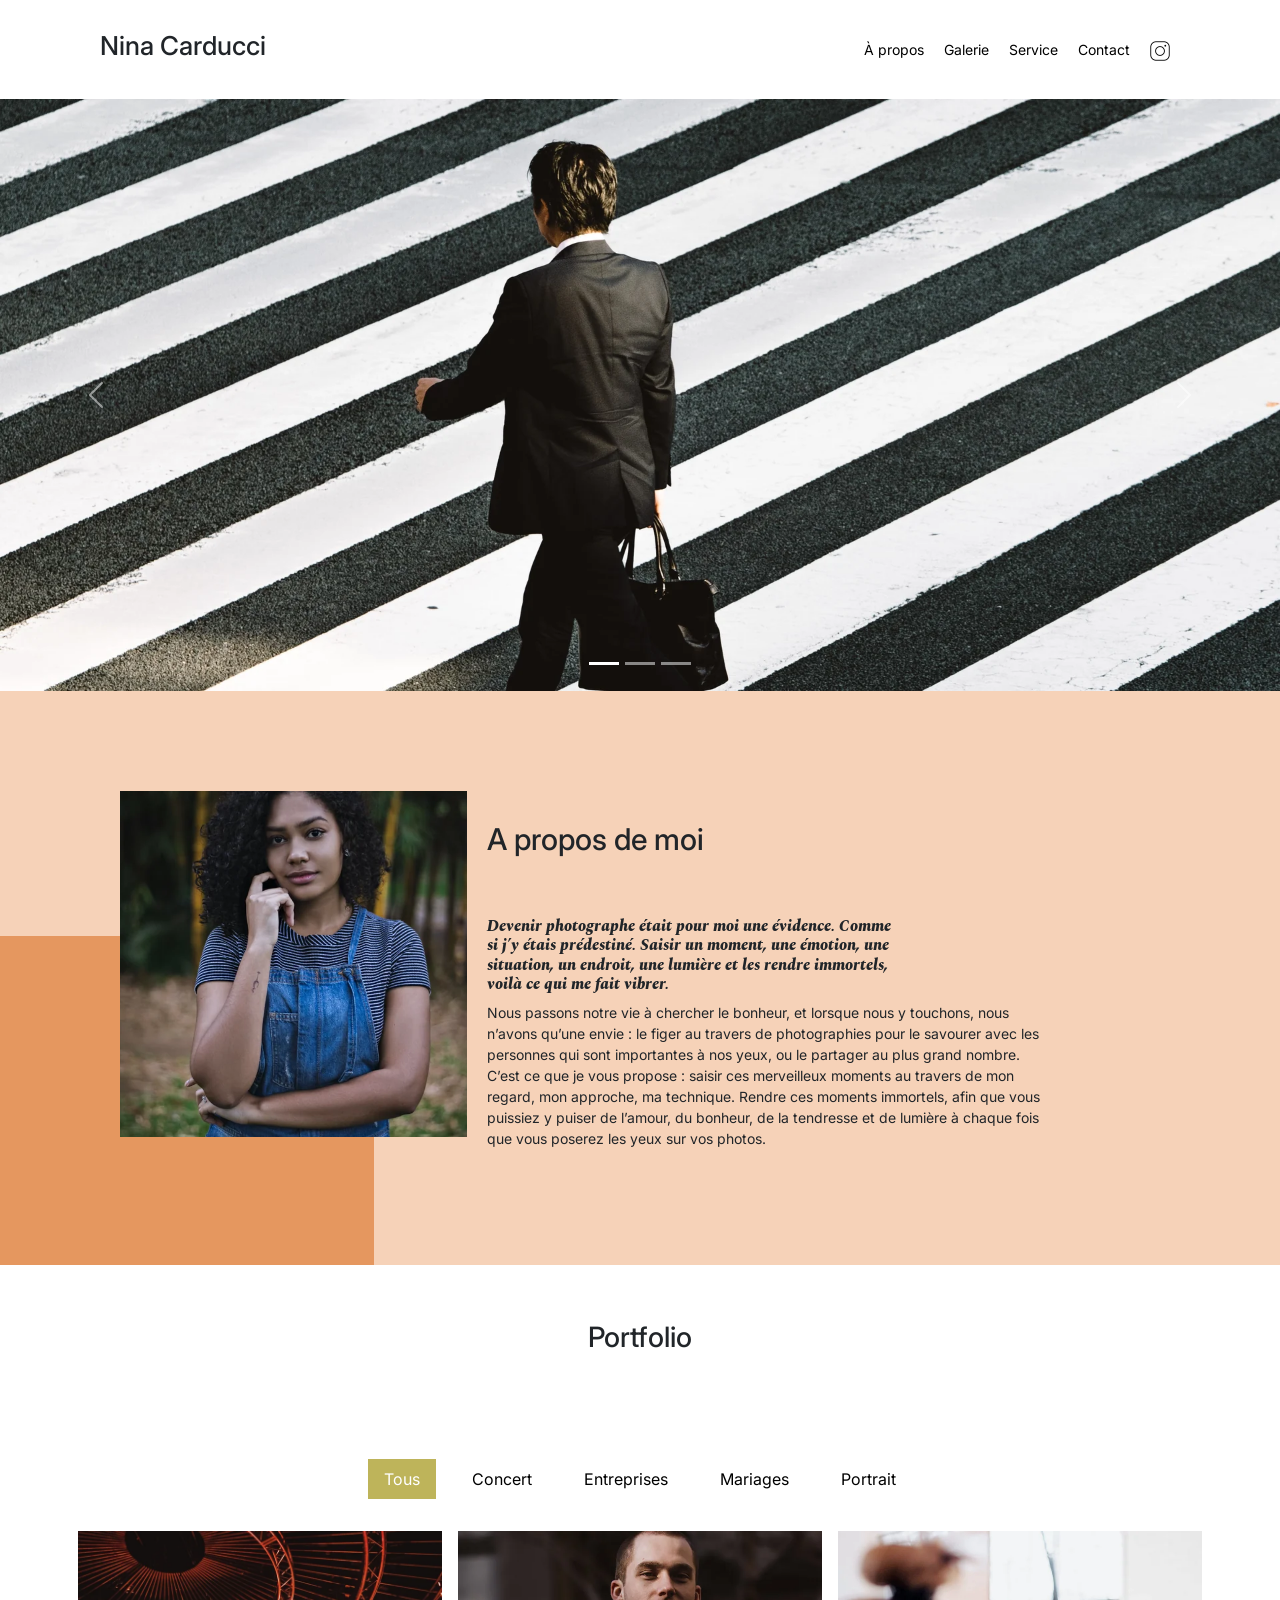
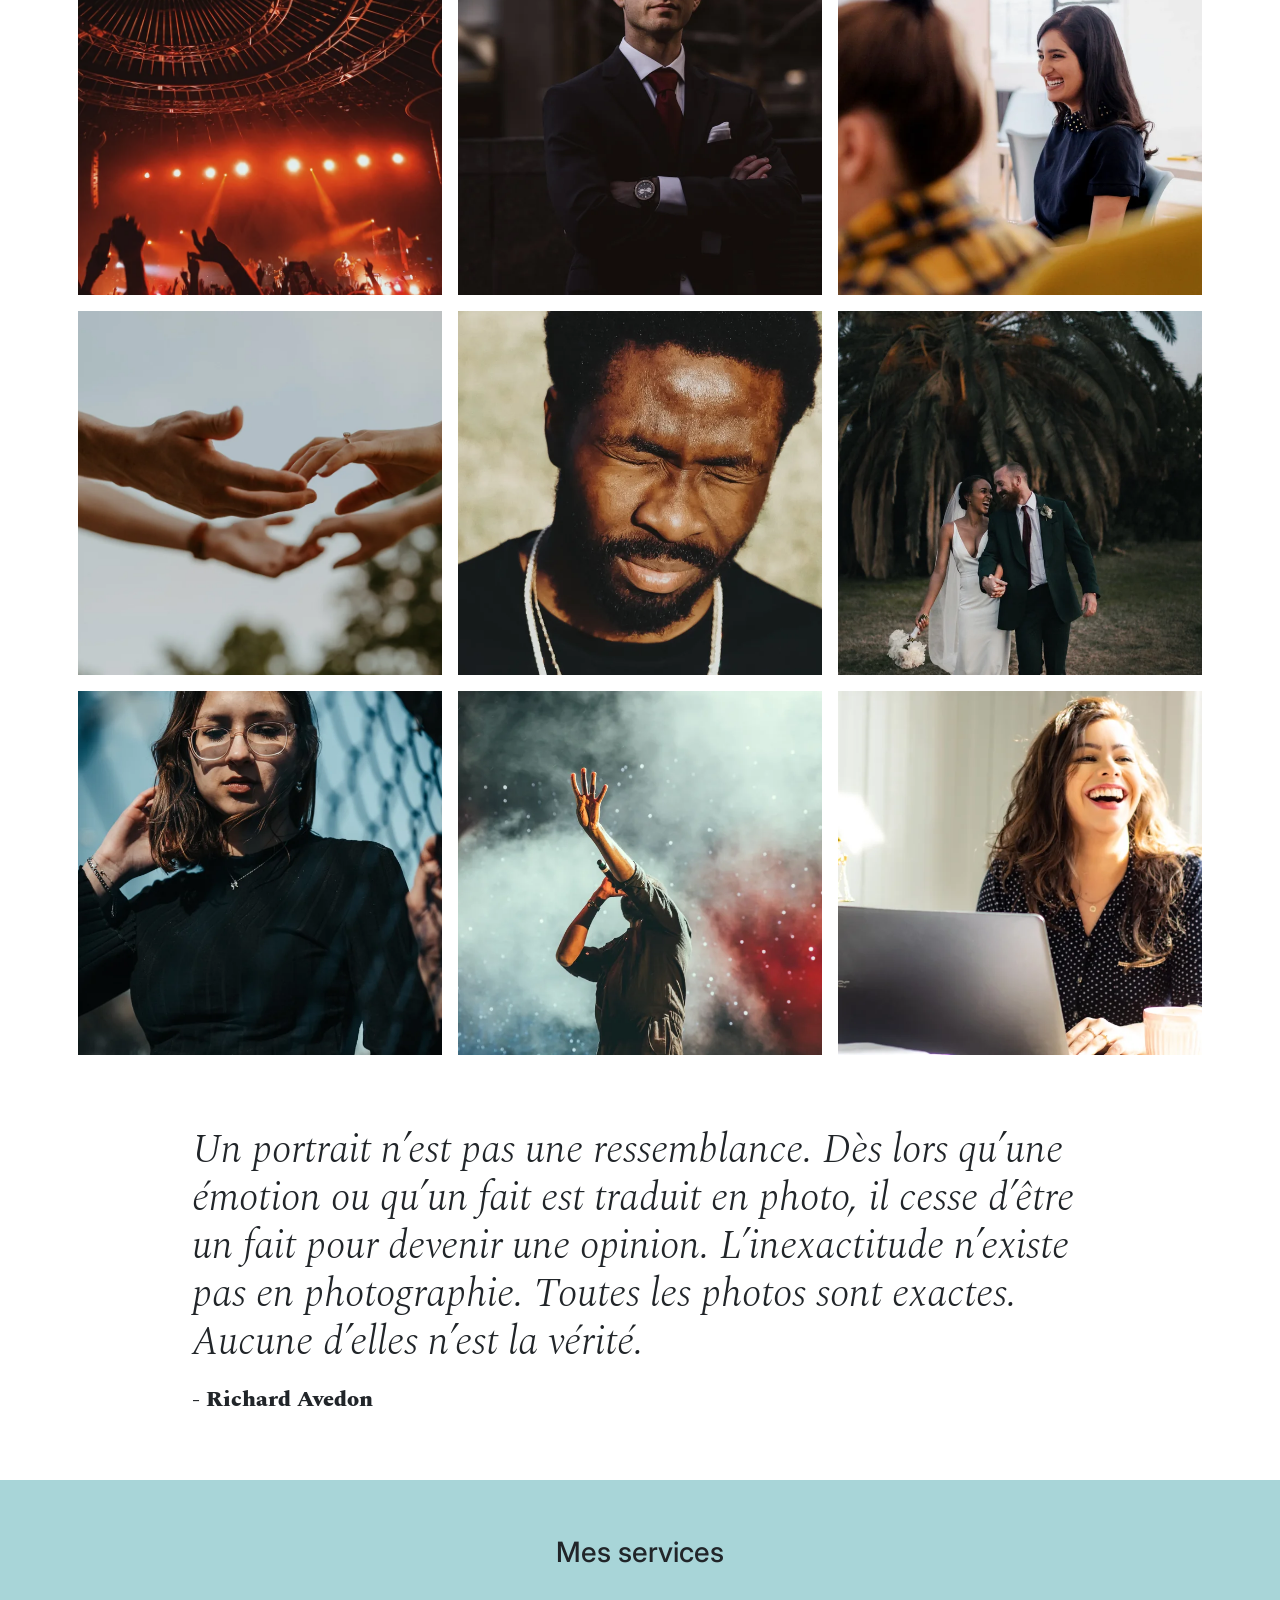
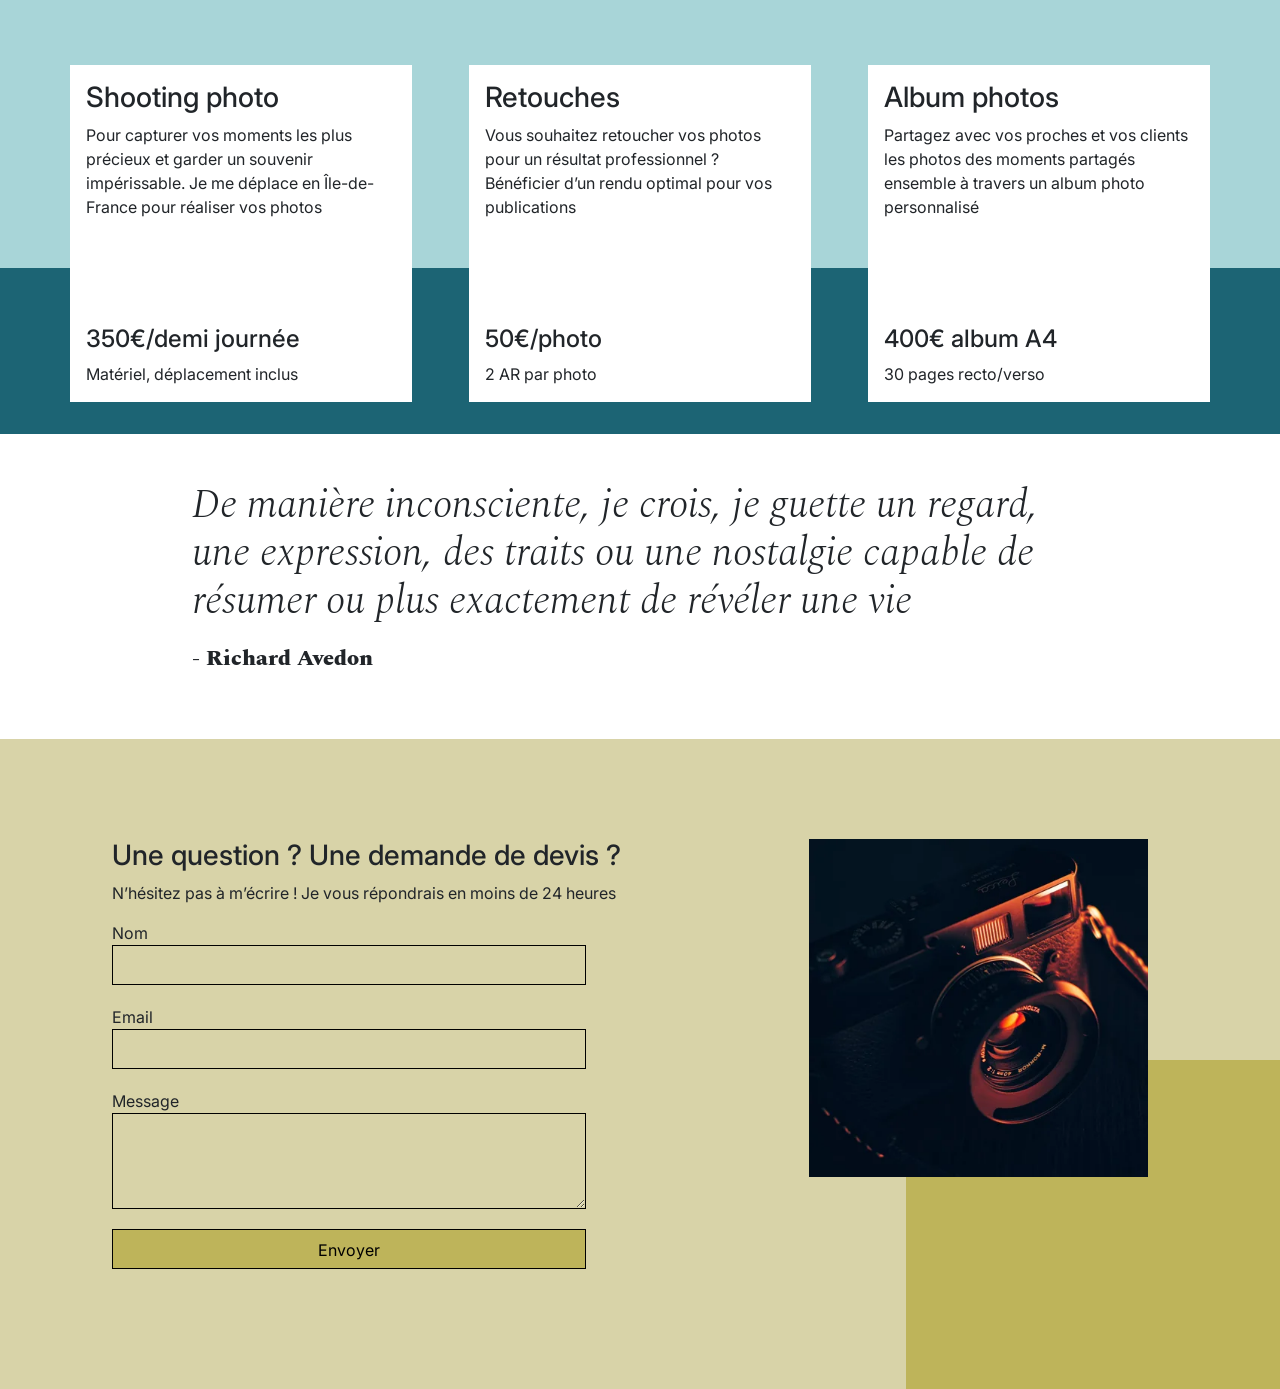
==== index.html @ c8e534c7 "optimize images Compression et conversion WebP de toutes les images (slider, galerie, portraits). Re" ====
<!doctype html>
<html>
  <head>
    <meta name="viewport" content="width=device-width, initial-scale=1.0" />
    <link rel="stylesheet" href="./assets/bootstrap/bootstrap.css" />
    <link rel="stylesheet" href="./assets/style.css" />
    <link rel="preconnect" href="https://fonts.googleapis.com" />
    <link rel="preconnect" href="https://fonts.gstatic.com" crossorigin />
    <link
      href="https://fonts.googleapis.com/css2?family=Inter&family=Spectral:ital,wght@0,400;1,300;1,400;1,800&display=swap"
      rel="stylesheet"
    />
    <meta charset="UTF-8" />
    <script src="./assets/bootstrap/bootstrap.bundle.js"></script>
    <script
      src="https://code.jquery.com/jquery-3.4.1.min.js"
      integrity="sha256-CSXorXvZcTkaix6Yvo6HppcZGetbYMGWSFlBw8HfCJo="
      crossorigin="anonymous"
    ></script>
    <script src="./assets/maugallery.js"></script>
    <script src="./assets/scripts.js"></script>
  </head>
  <body>
    <div class="top-header">
      <h3 class="name">Nina Carducci</h3>
      <div class="nav">
        <ul>
          <li><a href="#about">À propos</a></li>
          <li><a href="#gallery">Galerie</a></li>
          <li><a href="#services">Service</a></li>
          <li><a href="#contact">Contact</a></li>
          <li>
            <a
              class="social-link"
              href="https://www.instagram.com/ninacarducci.photo/?hl=fr"
              target="_blank"
              ><img src="assets/images/instagram.png" alt=""
            /></a>
          </li>
        </ul>
      </div>
    </div>
    <div id="header">
      <div
        id="carouselExampleIndicators"
        class="carousel slide"
        data-bs-ride="carousel"
      >
        <div class="carousel-indicators">
          <button
            type="button"
            data-bs-target="#carouselExampleIndicators"
            data-bs-slide-to="0"
            class="active"
            aria-current="true"
            aria-label="Slide 1"
          ></button>
          <button
            type="button"
            data-bs-target="#carouselExampleIndicators"
            data-bs-slide-to="1"
            aria-label="Slide 2"
          ></button>
          <button
            type="button"
            data-bs-target="#carouselExampleIndicators"
            data-bs-slide-to="2"
            aria-label="Slide 3"
          ></button>
        </div>
        <div class="carousel-inner">
          <div class="carousel-item active">
            <img
              src="./assets/images/slider/ryoji-iwata-wUZjnOv7t0g-unsplash.webp"
              class="d-block w-100"
              alt="..."
            />
          </div>
          <div class="carousel-item">
            <img
              src="./assets/images/slider/nicholas-green-nPz8akkUmDI-unsplash.webp"
              class="d-block w-100"
              alt="..."
            />
          </div>
          <div class="carousel-item">
            <img
              src="./assets/images/slider/edward-cisneros-3_h6-1NPDGw-unsplash.webp"
              class="d-block w-100"
              alt="..."
            />
          </div>
        </div>
        <button
          class="carousel-control-prev"
          type="button"
          data-bs-target="#carouselExampleIndicators"
          data-bs-slide="prev"
        >
          <span class="carousel-control-prev-icon" aria-hidden="true"></span>
          <span class="visually-hidden">Previous</span>
        </button>
        <button
          class="carousel-control-next"
          type="button"
          data-bs-target="#carouselExampleIndicators"
          data-bs-slide="next"
        >
          <span class="carousel-control-next-icon" aria-hidden="true"></span>
          <span class="visually-hidden">Next</span>
        </button>
      </div>
    </div>
    <div id="about">
      <div class="picture left">
        <img src="./assets/images/nina.webp" />
      </div>
      <div id="about-me">
        <h3 class="about-me__title">A propos de moi</h3>
        <h6 class="about-me__introduction">
          Devenir photographe était pour moi une évidence. Comme si j’y étais
          prédestiné. Saisir un moment, une émotion, une situation, un endroit,
          une lumière et les rendre immortels, voilà ce qui me fait vibrer.
        </h6>
        <p>
          Nous passons notre vie à chercher le bonheur, et lorsque nous y
          touchons, nous n’avons qu’une envie : le figer au travers de
          photographies pour le savourer avec les personnes qui sont importantes
          à nos yeux, ou le partager au plus grand nombre. C’est ce que je vous
          propose : saisir ces merveilleux moments au travers de mon regard, mon
          approche, ma technique. Rendre ces moments immortels, afin que vous
          puissiez y puiser de l’amour, du bonheur, de la tendresse et de
          lumière à chaque fois que vous poserez les yeux sur vos photos.
        </p>
      </div>
    </div>
    <div id="gallery">
      <h3 class="title">Portfolio</h3>
      <div class="container py-3">
        <div class="gallery" style="display: none">
          <img
            data-gallery-tag="Concert"
            class="gallery-item"
            src="./assets/images/gallery/concerts/aaron-paul-wnX-fXzB6Cw-unsplash.webp"
          />
          <img
            data-gallery-tag="Entreprises"
            class="gallery-item"
            src="./assets/images/gallery/entreprise/ali-morshedlou-WMD64tMfc4k-unsplash.webp"
          />
          <img
            data-gallery-tag="Entreprises"
            class="gallery-item"
            src="./assets/images/gallery/entreprise/jason-goodman-tHO1_OuKbg0-unsplash.webp"
          />
          <img
            data-gallery-tag="Mariages"
            class="gallery-item"
            src="./assets/images/gallery/mariage/hannah-busing-RvF2R_qMpRk-unsplash.webp"
          />
          <img
            data-gallery-tag="Portrait"
            class="gallery-item"
            src="./assets/images/gallery/portraits/ade-tunji-rVkhWWZFAtQ-unsplash.webp"
          />
          <img
            data-gallery-tag="Mariages"
            class="gallery-item"
            src="./assets/images/gallery/mariage/jakob-owens-SiniLJkXhMc-unsplash.webp"
          />
          <img
            data-gallery-tag="Portrait"
            class="gallery-item"
            src="./assets/images/gallery/portraits/nino-van-prattenburg--443cl1uR_8-unsplash.webp"
          />
          <img
            data-gallery-tag="Concert"
            class="gallery-item"
            src="./assets/images/gallery/concerts/austin-neill-hgO1wFPXl3I-unsplash.webp"
          />
          <img
            data-gallery-tag="Entreprises"
            class="gallery-item"
            src="./assets/images/gallery/entreprise/mateus-campos-felipe-Fsgzm8N0hIY-unsplash.webp"
          />
        </div>
      </div>
      <div class="quote">
        <figure>
          <blockquote>
            <h1 class="quote__text">
              Un portrait n’est pas une ressemblance. Dès lors qu’une émotion ou
              qu’un fait est traduit en photo, il cesse d’être un fait pour
              devenir une opinion. L’inexactitude n’existe pas en photographie.
              Toutes les photos sont exactes. Aucune d’elles n’est la vérité.
            </h1>
          </blockquote>
          <figcaption class="quote__author">- Richard Avedon</figcaption>
        </figure>
      </div>
    </div>
    <div id="services">
      <h3 class="title">Mes services</h3>
      <div class="container">
        <div class="service">
          <div class="service__description">
            <h3>Shooting photo</h3>
            <p>
              Pour capturer vos moments les plus précieux et garder un souvenir
              impérissable. Je me déplace en Île-de-France pour réaliser vos
              photos
            </p>
          </div>
          <div class="service__price">
            <h4>350€/demi journée</h4>
            <span>Matériel, déplacement inclus</span>
          </div>
        </div>
        <div class="service">
          <div class="service__description">
            <h3>Retouches</h3>
            <p>
              Vous souhaitez retoucher vos photos pour un résultat professionnel
              ? Bénéficier d’un rendu optimal pour vos publications
            </p>
          </div>
          <div class="service__price">
            <h4>50€/photo</h4>
            <span>2 AR par photo</span>
          </div>
        </div>
        <div class="service">
          <div class="service__description">
            <h3>Album photos</h3>
            <p>
              Partagez avec vos proches et vos clients les photos des moments
              partagés ensemble à travers un album photo personnalisé
            </p>
          </div>
          <div class="service__price">
            <h4>400€ album A4</h4>
            <span>30 pages recto/verso</span>
          </div>
        </div>
      </div>
    </div>
    <div class="quote">
      <figure>
        <blockquote>
          <h1 class="quote__text">
            De manière inconsciente, je crois, je guette un regard, une
            expression, des traits ou une nostalgie capable de résumer ou plus
            exactement de révéler une vie
          </h1>
        </blockquote>
        <figcaption class="quote__author">- Richard Avedon</figcaption>
      </figure>
    </div>
    <div id="contact">
      <div class="container">
        <div class="form-container">
          <h3>Une question ? Une demande de devis ?</h3>
          <p>
            N’hésitez pas à m’écrire ! Je vous répondrais en moins de 24 heures
          </p>
          <form action="" method="post">
            <label>Nom</label>
            <input type="text" name="nom" id="nom" />
            <label>Email</label>
            <input type="email" name="email" id="email" />
            <label>Message</label>
            <textarea
              name="message"
              id="message"
              cols="30"
              rows="10"
            ></textarea>
            <input type="submit" value="Envoyer" />
          </form>
        </div>
        <div class="picture right">
          <img src="./assets/images/camera.webp" />
        </div>
      </div>
    </div>
  </body>
</html>
---- assets/style.css ----
body {
	max-width: 1920px;
	margin: auto;
}
* {
	font-family: 'Inter';
	font-style: normal;
}
.top-header {
	background-color: white;
	position: sticky;
	top:0;
	z-index: 1000;
	display: flex;
	justify-content: space-between;
	padding-inline: 100px;
	padding-block: 30px;
	align-items: center;
}

.top-header .name {
	font-size: 26px;
}

.nav ul {
	display: flex;
	list-style-type: none;
	font-size: 14px;
	margin-bottom: 0;
}

.nav li {
	padding-inline: 10px;
}

.nav a {
	text-decoration: none;
	color: #000
}

.social-link img {
	width: 20px;
}

#about {
	display: flex;
	background-color: #F6D2B8;
	padding-inline: 100px;
	padding-block: 100px;
	position: relative;
}

.picture.left::before {
	content: ' ';
	background-color: #E5975F;
	width: 374px;
	height: 329px;
	position: absolute;
	bottom: 0;
	left: 0;
	z-index: -1;
}

.picture {
	flex: 1;
	margin: 0 20px;
	z-index: 0;
}

.picture img {
	width: 100%;

}
#about-me {
	flex: 2
}
.about-me__title {
	margin-top: 1em;
	margin-bottom: 60px;
	font-size: 30px;
}
.about-me__introduction {
	font-family: 'Spectral';
	font-weight: 800;
	font-style: italic;
	width: 60%;
}
#about-me p {
	width: 80%;
	font-size: 14px;
}

#gallery {
	/*	min-height: 100vh; */
}
.title{
	text-align: center;
	padding-block: 2em;
}
.gallery .nav {
	justify-content: center;
}
.nav-pills .nav-link.active, .nav-pills .show > .nav-link {
	color: #fff;
	background-color: #BEB45A;
	border-radius:0 ;
}
.nav-pills .nav-link {
	color: #000
}
.item-column {
	position: relative;
	margin-bottom: 0 !important;
	padding: 0;
}
.item-column::after{
	content: "";
	display: block;
	padding-bottom: 100%;

}
.gallery-item {
	position: absolute;
	width: 100%;
	height: 100%;
	object-fit: cover;
	padding: .5em;
}
.mg-prev, .mg-next {
	width: 30px;
	height: 30px;
	border-radius: 00%;
	justify-content: center;
	align-items: center;
	display: flex;
	font-size: 24px;
}

.quote {
	font-family: 'Spectral';
	font-style: italic;
	width: 70%;
	margin: auto;
	padding-block: 3em;
}
.quote__text {
	font-family: Spectral;
	font-style: italic;
	font-weight: 300;

}
.quote__author {
	font-family: Spectral;
	font-weight: 800;
	font-size: 22px;
}

#services {
	margin: auto;
	background-color: #A8D5D8 ;
	position: relative;
}
#services .container::before{
	content: ' ';
	background-color: #1C6474;
	position: absolute;
	width: 100%;
	height: 30%;
	bottom: 0;
	left: 0;
	z-index: 0;
}

#services .container {
	justify-content: space-between;
	display: flex;
	padding : 2em 0;

}

.service {
	background-color: white;
	max-width: 390px;
	width: 30%;
	height: 337px;
	padding: 1em;
	display: flex;
	flex-direction: column;
	justify-content: space-between;
	z-index: 1;
}

#contact {
	margin: auto;
	background-color: #D8D3A8 ;
	position: relative;
	padding-inline: 100px;
	padding-block: 100px;
}

#contact .container {
	display: flex;
}
.picture.right::before {
	content: ' ';
	background-color: #BEB45A;
	width: 374px;
	height: 329px;
	position: absolute;
	bottom: 0;
	right: 0;
	z-index: -1;
}
.form-container {
	flex : 2;

}
form {
	display: flex;
	flex-direction: column;
	width: 70%;
	align-items: flex-start;
}

form input {
	width: 100%;
	background-color: transparent;
	border: solid 1px;
	height: 2.5em;
	margin-bottom: 20px;
}

form textarea {
	width: 100%;
	background-color: transparent;
	border: solid 1px;
	height: 5em;
	line-height: 2.5em;
	font-size: 1.2em;
	margin-bottom: 20px;
}
input[type="submit"] {
	background-color: #BEB45A;
	padding: .5em 1em
}

@media all and (max-width: 1180px) {
	.picture {
		flex : 2;
	}
	#about, #contact .container {
		align-items: center;
	}
	.about-me__title {
		margin-top: 0;
		margin-bottom: 1em;
	}
	#about-me h6, #about-me p {
		width: 100%;
	}
}

@media all and (max-width: 1000px) {
	#about{
		flex-direction: column;

	}
	.picture {
		width: 50%;
	}
	.picture.left::before {
		width: 100%;
		height: 30%;
		position: absolute;
		bottom: auto;
		top: 0;
		left: 0;
		z-index: -1;
	}
	.about-me__title{
		text-align: center;
		margin-top: 1em;
	}
	#services .container {
		flex-direction: column;
	}
	.service {
		width: 100%;
		max-width: 100%;
		height: auto;
		margin: 2em 0
	}
	.service__description{
		margin-bottom: 1em;
	}

	#services .container::before{
		width: 30%;
		height: 100%;
		bottom: 0;
		right: 0;
		left: auto;
		z-index: 0;
	}

	#contact .container {
		flex-direction: column;
	}
	#contact .picture.right {
		margin-top: 1em;
	}
	.picture.right::before {
		width: 100%;
		height: 30%;
		position: absolute;
		bottom: 0;
		right: 0;
		z-index: -1;
	}
}

@media all and (max-width: 650px) {
	.top-header {
		flex-direction: column;
		padding-inline: 0;
	}
	.top-header .nav, .top-header .nav ul {
		width: 100%;
		padding: 0 0 0 0;
	}
	.top-header .nav li {
		flex: 1;
		padding-block: 1em;
		text-align: center;
	}
	.picture.left::before, .picture.right::before {
		height: 150px;
	}
	#services .container {
		align-items: center;
	}
	.service {
		max-width: 90%;
	}
	#about, #contact {
		padding-inline: 2em;
		padding-block: 2em;
	}
	form {
		width: 100%;
	}
	.picture {
		width: 80%;
	}
}
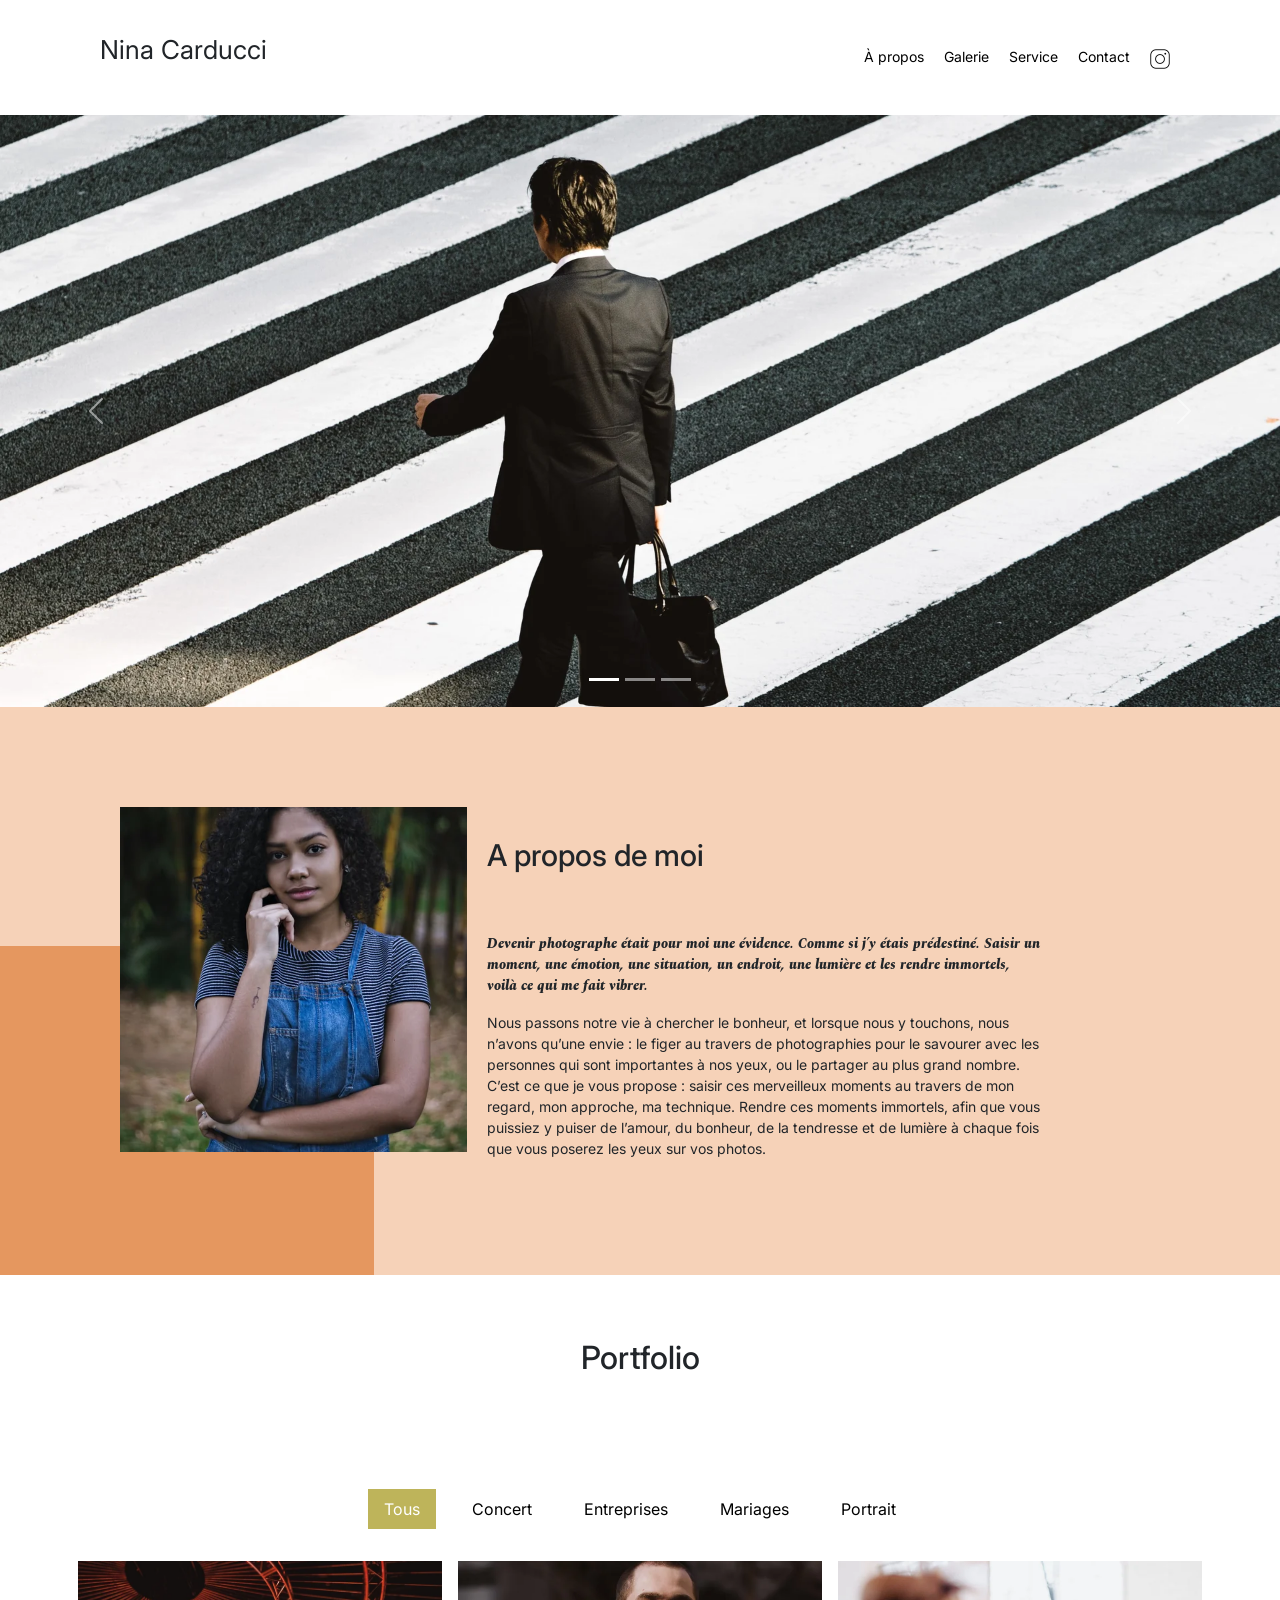
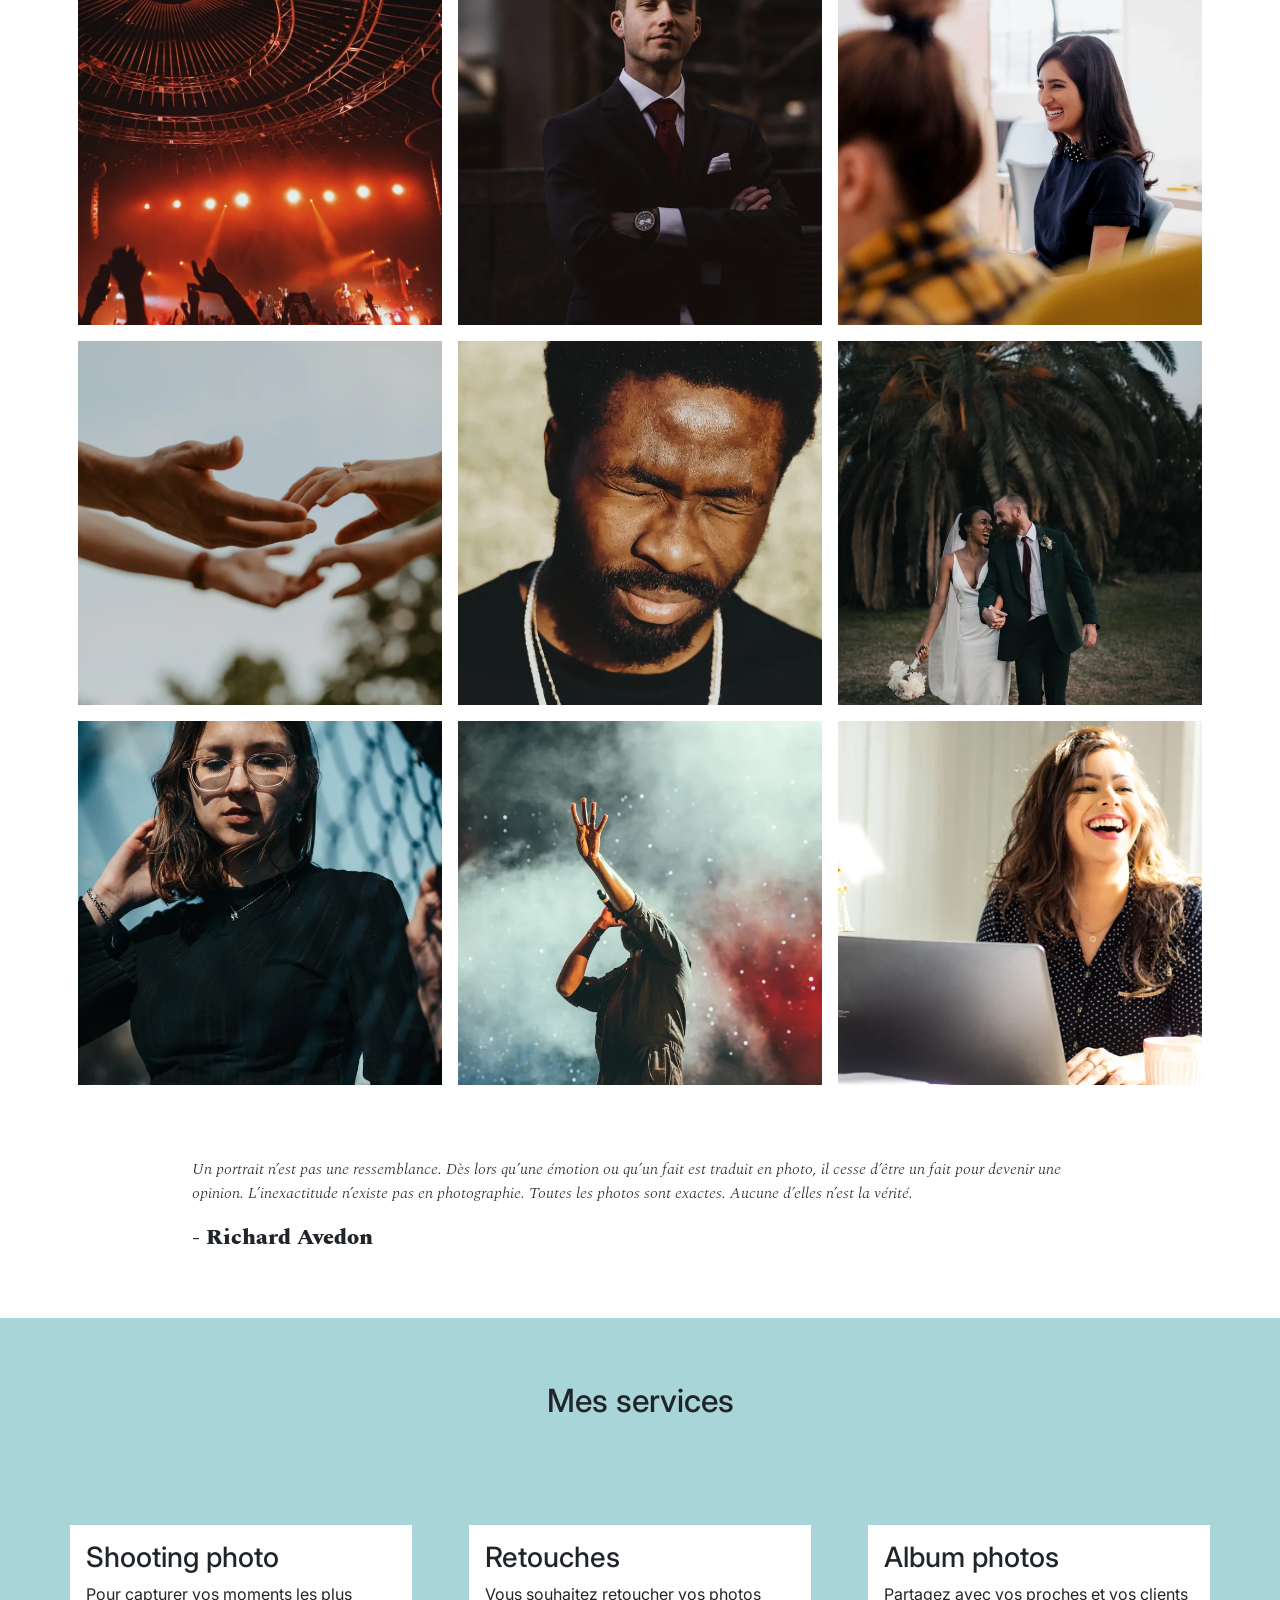
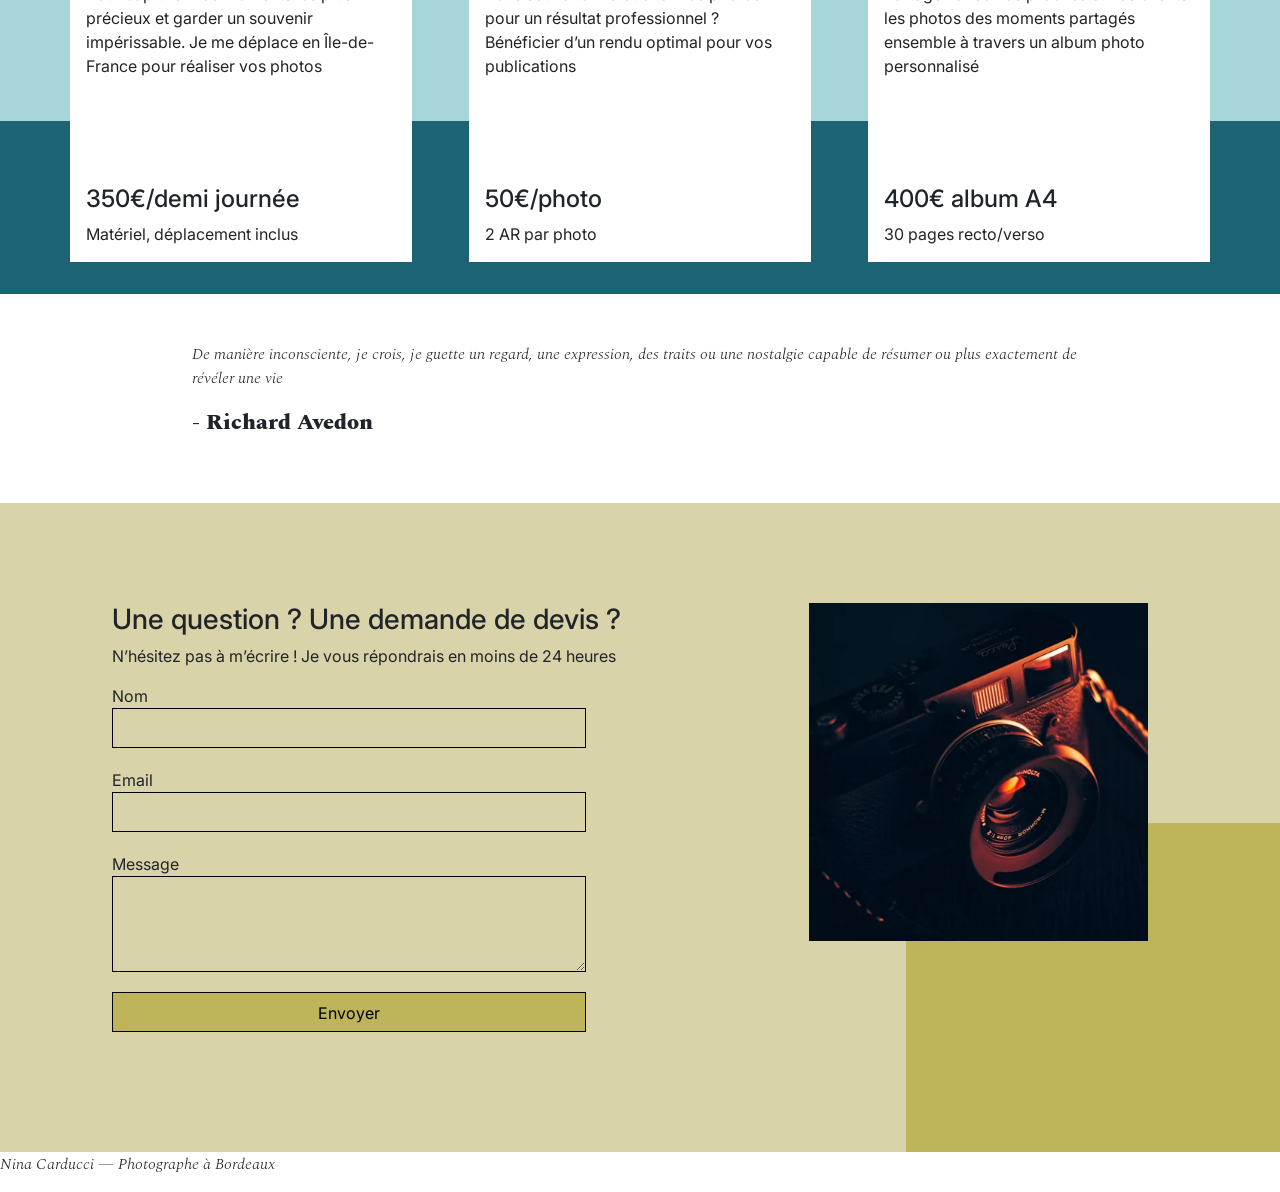
==== commit 43baac19: "optimize SEO and HTML structure Optimisation SEO technique : ajout lang="fr", title et meta descript" ====
--- a/index.html
+++ b/index.html
@@ -1,29 +1,41 @@
 <!doctype html>
-<html>
+<html lang="fr">
   <head>
+    <meta charset="UTF-8" />
     <meta name="viewport" content="width=device-width, initial-scale=1.0" />
-    <link rel="stylesheet" href="./assets/bootstrap/bootstrap.css" />
+    <!-- Favicon -->
+    <link rel="icon" type="image/png" href="./assets/images/favicon.png" />
+    <!-- Description pour SEO -->
+    <title>Nina Carducci — Photographe portraits & événements à Bordeaux</title>
+    <meta
+      name="description"
+      content="Photographe professionnelle à Bordeaux, Nina Carducci capture vos portraits, mariages et événements avec sensibilité. Contactez-la pour votre prochain projet."
+    />
+    <!-- Minification dossier bootstrap -->
+    <link rel="stylesheet" href="assets/bootstrap/bootstrap.min.css" />
+    <script src="./assets/bootstrap/bootstrap.bundle.min.js" defer></script>
+
     <link rel="stylesheet" href="./assets/style.css" />
+
     <link rel="preconnect" href="https://fonts.googleapis.com" />
     <link rel="preconnect" href="https://fonts.gstatic.com" crossorigin />
     <link
       href="https://fonts.googleapis.com/css2?family=Inter&family=Spectral:ital,wght@0,400;1,300;1,400;1,800&display=swap"
       rel="stylesheet"
     />
-    <meta charset="UTF-8" />
-    <script src="./assets/bootstrap/bootstrap.bundle.js"></script>
+
     <script
       src="https://code.jquery.com/jquery-3.4.1.min.js"
       integrity="sha256-CSXorXvZcTkaix6Yvo6HppcZGetbYMGWSFlBw8HfCJo="
       crossorigin="anonymous"
     ></script>
-    <script src="./assets/maugallery.js"></script>
-    <script src="./assets/scripts.js"></script>
+    <script src="./assets/maugallery.js" defer></script>
+    <script src="./assets/scripts.js" defer></script>
   </head>
   <body>
-    <div class="top-header">
-      <h3 class="name">Nina Carducci</h3>
-      <div class="nav">
+    <header class="top-header">
+      <p class="name">Nina Carducci</p>
+      <nav class="nav">
         <ul>
           <li><a href="#about">À propos</a></li>
           <li><a href="#gallery">Galerie</a></li>
@@ -38,250 +50,270 @@
             /></a>
           </li>
         </ul>
-      </div>
-    </div>
-    <div id="header">
-      <div
-        id="carouselExampleIndicators"
-        class="carousel slide"
-        data-bs-ride="carousel"
-      >
-        <div class="carousel-indicators">
+      </nav>
+    </header>
+    <main>
+      <section id="header">
+        <h1 class="visually-hidden">Nina Carducci, photographe à Bordeaux</h1>
+        <div
+          id="carouselExampleIndicators"
+          class="carousel slide"
+          data-bs-ride="carousel"
+        >
+          <div class="carousel-indicators">
+            <button
+              type="button"
+              data-bs-target="#carouselExampleIndicators"
+              data-bs-slide-to="0"
+              class="active"
+              aria-current="true"
+              aria-label="Slide 1"
+            ></button>
+            <button
+              type="button"
+              data-bs-target="#carouselExampleIndicators"
+              data-bs-slide-to="1"
+              aria-label="Slide 2"
+            ></button>
+            <button
+              type="button"
+              data-bs-target="#carouselExampleIndicators"
+              data-bs-slide-to="2"
+              aria-label="Slide 3"
+            ></button>
+          </div>
+          <div class="carousel-inner">
+            <div class="carousel-item active">
+              <img
+                src="./assets/images/slider/ryoji-iwata-wUZjnOv7t0g-unsplash.webp"
+                class="d-block w-100"
+                alt="..."
+              />
+            </div>
+            <div class="carousel-item">
+              <img
+                src="./assets/images/slider/nicholas-green-nPz8akkUmDI-unsplash.webp"
+                class="d-block w-100"
+                alt="..."
+              />
+            </div>
+            <div class="carousel-item">
+              <img
+                src="./assets/images/slider/edward-cisneros-3_h6-1NPDGw-unsplash.webp"
+                class="d-block w-100"
+                alt="..."
+              />
+            </div>
+          </div>
           <button
+            class="carousel-control-prev"
             type="button"
             data-bs-target="#carouselExampleIndicators"
-            data-bs-slide-to="0"
-            class="active"
-            aria-current="true"
-            aria-label="Slide 1"
-          ></button>
+            data-bs-slide="prev"
+          >
+            <span class="carousel-control-prev-icon" aria-hidden="true"></span>
+            <span class="visually-hidden">Previous</span>
+          </button>
           <button
+            class="carousel-control-next"
             type="button"
             data-bs-target="#carouselExampleIndicators"
-            data-bs-slide-to="1"
-            aria-label="Slide 2"
-          ></button>
-          <button
-            type="button"
-            data-bs-target="#carouselExampleIndicators"
-            data-bs-slide-to="2"
-            aria-label="Slide 3"
-          ></button>
-        </div>
-        <div class="carousel-inner">
-          <div class="carousel-item active">
-            <img
-              src="./assets/images/slider/ryoji-iwata-wUZjnOv7t0g-unsplash.webp"
-              class="d-block w-100"
-              alt="..."
-            />
-          </div>
-          <div class="carousel-item">
-            <img
-              src="./assets/images/slider/nicholas-green-nPz8akkUmDI-unsplash.webp"
-              class="d-block w-100"
-              alt="..."
-            />
-          </div>
-          <div class="carousel-item">
-            <img
-              src="./assets/images/slider/edward-cisneros-3_h6-1NPDGw-unsplash.webp"
-              class="d-block w-100"
-              alt="..."
-            />
-          </div>
-        </div>
-        <button
-          class="carousel-control-prev"
-          type="button"
-          data-bs-target="#carouselExampleIndicators"
-          data-bs-slide="prev"
-        >
-          <span class="carousel-control-prev-icon" aria-hidden="true"></span>
-          <span class="visually-hidden">Previous</span>
-        </button>
-        <button
-          class="carousel-control-next"
-          type="button"
-          data-bs-target="#carouselExampleIndicators"
-          data-bs-slide="next"
-        >
-          <span class="carousel-control-next-icon" aria-hidden="true"></span>
-          <span class="visually-hidden">Next</span>
-        </button>
-      </div>
-    </div>
-    <div id="about">
-      <div class="picture left">
-        <img src="./assets/images/nina.webp" />
-      </div>
-      <div id="about-me">
-        <h3 class="about-me__title">A propos de moi</h3>
-        <h6 class="about-me__introduction">
-          Devenir photographe était pour moi une évidence. Comme si j’y étais
-          prédestiné. Saisir un moment, une émotion, une situation, un endroit,
-          une lumière et les rendre immortels, voilà ce qui me fait vibrer.
-        </h6>
-        <p>
-          Nous passons notre vie à chercher le bonheur, et lorsque nous y
-          touchons, nous n’avons qu’une envie : le figer au travers de
-          photographies pour le savourer avec les personnes qui sont importantes
-          à nos yeux, ou le partager au plus grand nombre. C’est ce que je vous
-          propose : saisir ces merveilleux moments au travers de mon regard, mon
-          approche, ma technique. Rendre ces moments immortels, afin que vous
-          puissiez y puiser de l’amour, du bonheur, de la tendresse et de
-          lumière à chaque fois que vous poserez les yeux sur vos photos.
-        </p>
-      </div>
-    </div>
-    <div id="gallery">
-      <h3 class="title">Portfolio</h3>
-      <div class="container py-3">
-        <div class="gallery" style="display: none">
-          <img
-            data-gallery-tag="Concert"
-            class="gallery-item"
-            src="./assets/images/gallery/concerts/aaron-paul-wnX-fXzB6Cw-unsplash.webp"
-          />
-          <img
-            data-gallery-tag="Entreprises"
-            class="gallery-item"
-            src="./assets/images/gallery/entreprise/ali-morshedlou-WMD64tMfc4k-unsplash.webp"
-          />
-          <img
-            data-gallery-tag="Entreprises"
-            class="gallery-item"
-            src="./assets/images/gallery/entreprise/jason-goodman-tHO1_OuKbg0-unsplash.webp"
-          />
-          <img
-            data-gallery-tag="Mariages"
-            class="gallery-item"
-            src="./assets/images/gallery/mariage/hannah-busing-RvF2R_qMpRk-unsplash.webp"
-          />
-          <img
-            data-gallery-tag="Portrait"
-            class="gallery-item"
-            src="./assets/images/gallery/portraits/ade-tunji-rVkhWWZFAtQ-unsplash.webp"
-          />
-          <img
-            data-gallery-tag="Mariages"
-            class="gallery-item"
-            src="./assets/images/gallery/mariage/jakob-owens-SiniLJkXhMc-unsplash.webp"
-          />
-          <img
-            data-gallery-tag="Portrait"
-            class="gallery-item"
-            src="./assets/images/gallery/portraits/nino-van-prattenburg--443cl1uR_8-unsplash.webp"
-          />
-          <img
-            data-gallery-tag="Concert"
-            class="gallery-item"
-            src="./assets/images/gallery/concerts/austin-neill-hgO1wFPXl3I-unsplash.webp"
-          />
-          <img
-            data-gallery-tag="Entreprises"
-            class="gallery-item"
-            src="./assets/images/gallery/entreprise/mateus-campos-felipe-Fsgzm8N0hIY-unsplash.webp"
-          />
-        </div>
-      </div>
+            data-bs-slide="next"
+          >
+            <span class="carousel-control-next-icon" aria-hidden="true"></span>
+            <span class="visually-hidden">Next</span>
+          </button>
+        </div>
+      </section>
+      <section id="about">
+        <div class="picture left">
+          <img src="./assets/images/nina.webp" />
+        </div>
+        <div id="about-me">
+          <h2 class="about-me__title">A propos de moi</h2>
+          <p class="about-me__introduction">
+            Devenir photographe était pour moi une évidence. Comme si j’y étais
+            prédestiné. Saisir un moment, une émotion, une situation, un
+            endroit, une lumière et les rendre immortels, voilà ce qui me fait
+            vibrer.
+          </p>
+          <p>
+            Nous passons notre vie à chercher le bonheur, et lorsque nous y
+            touchons, nous n’avons qu’une envie : le figer au travers de
+            photographies pour le savourer avec les personnes qui sont
+            importantes à nos yeux, ou le partager au plus grand nombre. C’est
+            ce que je vous propose : saisir ces merveilleux moments au travers
+            de mon regard, mon approche, ma technique. Rendre ces moments
+            immortels, afin que vous puissiez y puiser de l’amour, du bonheur,
+            de la tendresse et de lumière à chaque fois que vous poserez les
+            yeux sur vos photos.
+          </p>
+        </div>
+      </section>
+      <section id="gallery">
+        <h2 class="title">Portfolio</h2>
+        <div class="container py-3">
+          <div class="gallery" style="display: none">
+            <img
+              data-gallery-tag="Concert"
+              class="gallery-item"
+              src="./assets/images/gallery/concerts/aaron-paul-wnX-fXzB6Cw-unsplash.webp"
+              loading="lazy"
+            />
+            <img
+              data-gallery-tag="Entreprises"
+              class="gallery-item"
+              src="./assets/images/gallery/entreprise/ali-morshedlou-WMD64tMfc4k-unsplash.webp"
+              loading="lazy"
+            />
+            <img
+              data-gallery-tag="Entreprises"
+              class="gallery-item"
+              src="./assets/images/gallery/entreprise/jason-goodman-tHO1_OuKbg0-unsplash.webp"
+              loading="lazy"
+            />
+            <img
+              data-gallery-tag="Mariages"
+              class="gallery-item"
+              src="./assets/images/gallery/mariage/hannah-busing-RvF2R_qMpRk-unsplash.webp"
+              loading="lazy"
+            />
+            <img
+              data-gallery-tag="Portrait"
+              class="gallery-item"
+              src="./assets/images/gallery/portraits/ade-tunji-rVkhWWZFAtQ-unsplash.webp"
+              loading="lazy"
+            />
+            <img
+              data-gallery-tag="Mariages"
+              class="gallery-item"
+              src="./assets/images/gallery/mariage/jakob-owens-SiniLJkXhMc-unsplash.webp"
+              loading="lazy"
+            />
+            <img
+              data-gallery-tag="Portrait"
+              class="gallery-item"
+              src="./assets/images/gallery/portraits/nino-van-prattenburg--443cl1uR_8-unsplash.webp"
+              loading="lazy"
+            />
+            <img
+              data-gallery-tag="Concert"
+              class="gallery-item"
+              src="./assets/images/gallery/concerts/austin-neill-hgO1wFPXl3I-unsplash.webp"
+              loading="lazy"
+            />
+            <img
+              data-gallery-tag="Entreprises"
+              class="gallery-item"
+              src="./assets/images/gallery/entreprise/mateus-campos-felipe-Fsgzm8N0hIY-unsplash.webp"
+              loading="lazy"
+            />
+          </div>
+        </div>
+        <div class="quote">
+          <figure>
+            <blockquote>
+              <p class="quote__text">
+                Un portrait n’est pas une ressemblance. Dès lors qu’une émotion
+                ou qu’un fait est traduit en photo, il cesse d’être un fait pour
+                devenir une opinion. L’inexactitude n’existe pas en
+                photographie. Toutes les photos sont exactes. Aucune d’elles
+                n’est la vérité.
+              </p>
+            </blockquote>
+            <figcaption class="quote__author">- Richard Avedon</figcaption>
+          </figure>
+        </div>
+      </section>
+      <section id="services">
+        <h2 class="title">Mes services</h2>
+        <div class="container">
+          <div class="service">
+            <div class="service__description">
+              <h3>Shooting photo</h3>
+              <p>
+                Pour capturer vos moments les plus précieux et garder un
+                souvenir impérissable. Je me déplace en Île-de-France pour
+                réaliser vos photos
+              </p>
+            </div>
+            <div class="service__price">
+              <h4>350€/demi journée</h4>
+              <span>Matériel, déplacement inclus</span>
+            </div>
+          </div>
+          <div class="service">
+            <div class="service__description">
+              <h3>Retouches</h3>
+              <p>
+                Vous souhaitez retoucher vos photos pour un résultat
+                professionnel ? Bénéficier d’un rendu optimal pour vos
+                publications
+              </p>
+            </div>
+            <div class="service__price">
+              <h4>50€/photo</h4>
+              <span>2 AR par photo</span>
+            </div>
+          </div>
+          <div class="service">
+            <div class="service__description">
+              <h3>Album photos</h3>
+              <p>
+                Partagez avec vos proches et vos clients les photos des moments
+                partagés ensemble à travers un album photo personnalisé
+              </p>
+            </div>
+            <div class="service__price">
+              <h4>400€ album A4</h4>
+              <span>30 pages recto/verso</span>
+            </div>
+          </div>
+        </div>
+      </section>
       <div class="quote">
         <figure>
           <blockquote>
-            <h1 class="quote__text">
-              Un portrait n’est pas une ressemblance. Dès lors qu’une émotion ou
-              qu’un fait est traduit en photo, il cesse d’être un fait pour
-              devenir une opinion. L’inexactitude n’existe pas en photographie.
-              Toutes les photos sont exactes. Aucune d’elles n’est la vérité.
-            </h1>
+            <p class="quote__text">
+              De manière inconsciente, je crois, je guette un regard, une
+              expression, des traits ou une nostalgie capable de résumer ou plus
+              exactement de révéler une vie
+            </p>
           </blockquote>
           <figcaption class="quote__author">- Richard Avedon</figcaption>
         </figure>
       </div>
-    </div>
-    <div id="services">
-      <h3 class="title">Mes services</h3>
-      <div class="container">
-        <div class="service">
-          <div class="service__description">
-            <h3>Shooting photo</h3>
+      <section id="contact">
+        <div class="container">
+          <div class="form-container">
+            <h3>Une question ? Une demande de devis ?</h3>
             <p>
-              Pour capturer vos moments les plus précieux et garder un souvenir
-              impérissable. Je me déplace en Île-de-France pour réaliser vos
-              photos
+              N’hésitez pas à m’écrire ! Je vous répondrais en moins de 24
+              heures
             </p>
-          </div>
-          <div class="service__price">
-            <h4>350€/demi journée</h4>
-            <span>Matériel, déplacement inclus</span>
-          </div>
-        </div>
-        <div class="service">
-          <div class="service__description">
-            <h3>Retouches</h3>
-            <p>
-              Vous souhaitez retoucher vos photos pour un résultat professionnel
-              ? Bénéficier d’un rendu optimal pour vos publications
-            </p>
-          </div>
-          <div class="service__price">
-            <h4>50€/photo</h4>
-            <span>2 AR par photo</span>
-          </div>
-        </div>
-        <div class="service">
-          <div class="service__description">
-            <h3>Album photos</h3>
-            <p>
-              Partagez avec vos proches et vos clients les photos des moments
-              partagés ensemble à travers un album photo personnalisé
-            </p>
-          </div>
-          <div class="service__price">
-            <h4>400€ album A4</h4>
-            <span>30 pages recto/verso</span>
-          </div>
-        </div>
-      </div>
-    </div>
-    <div class="quote">
-      <figure>
-        <blockquote>
-          <h1 class="quote__text">
-            De manière inconsciente, je crois, je guette un regard, une
-            expression, des traits ou une nostalgie capable de résumer ou plus
-            exactement de révéler une vie
-          </h1>
-        </blockquote>
-        <figcaption class="quote__author">- Richard Avedon</figcaption>
-      </figure>
-    </div>
-    <div id="contact">
-      <div class="container">
-        <div class="form-container">
-          <h3>Une question ? Une demande de devis ?</h3>
-          <p>
-            N’hésitez pas à m’écrire ! Je vous répondrais en moins de 24 heures
-          </p>
-          <form action="" method="post">
-            <label>Nom</label>
-            <input type="text" name="nom" id="nom" />
-            <label>Email</label>
-            <input type="email" name="email" id="email" />
-            <label>Message</label>
-            <textarea
-              name="message"
-              id="message"
-              cols="30"
-              rows="10"
-            ></textarea>
-            <input type="submit" value="Envoyer" />
-          </form>
-        </div>
-        <div class="picture right">
-          <img src="./assets/images/camera.webp" />
-        </div>
-      </div>
-    </div>
+            <form action="" method="post">
+              <label>Nom</label>
+              <input type="text" name="nom" id="nom" />
+              <label>Email</label>
+              <input type="email" name="email" id="email" />
+              <label>Message</label>
+              <textarea
+                name="message"
+                id="message"
+                cols="30"
+                rows="10"
+              ></textarea>
+              <input type="submit" value="Envoyer" />
+            </form>
+          </div>
+          <div class="picture right">
+            <img src="./assets/images/camera.webp" />
+          </div>
+        </div>
+      </section>
+    </main>
+    <footer>
+      <p class="quote__text">Nina Carducci — Photographe à Bordeaux</p>
+    </footer>
   </body>
 </html>
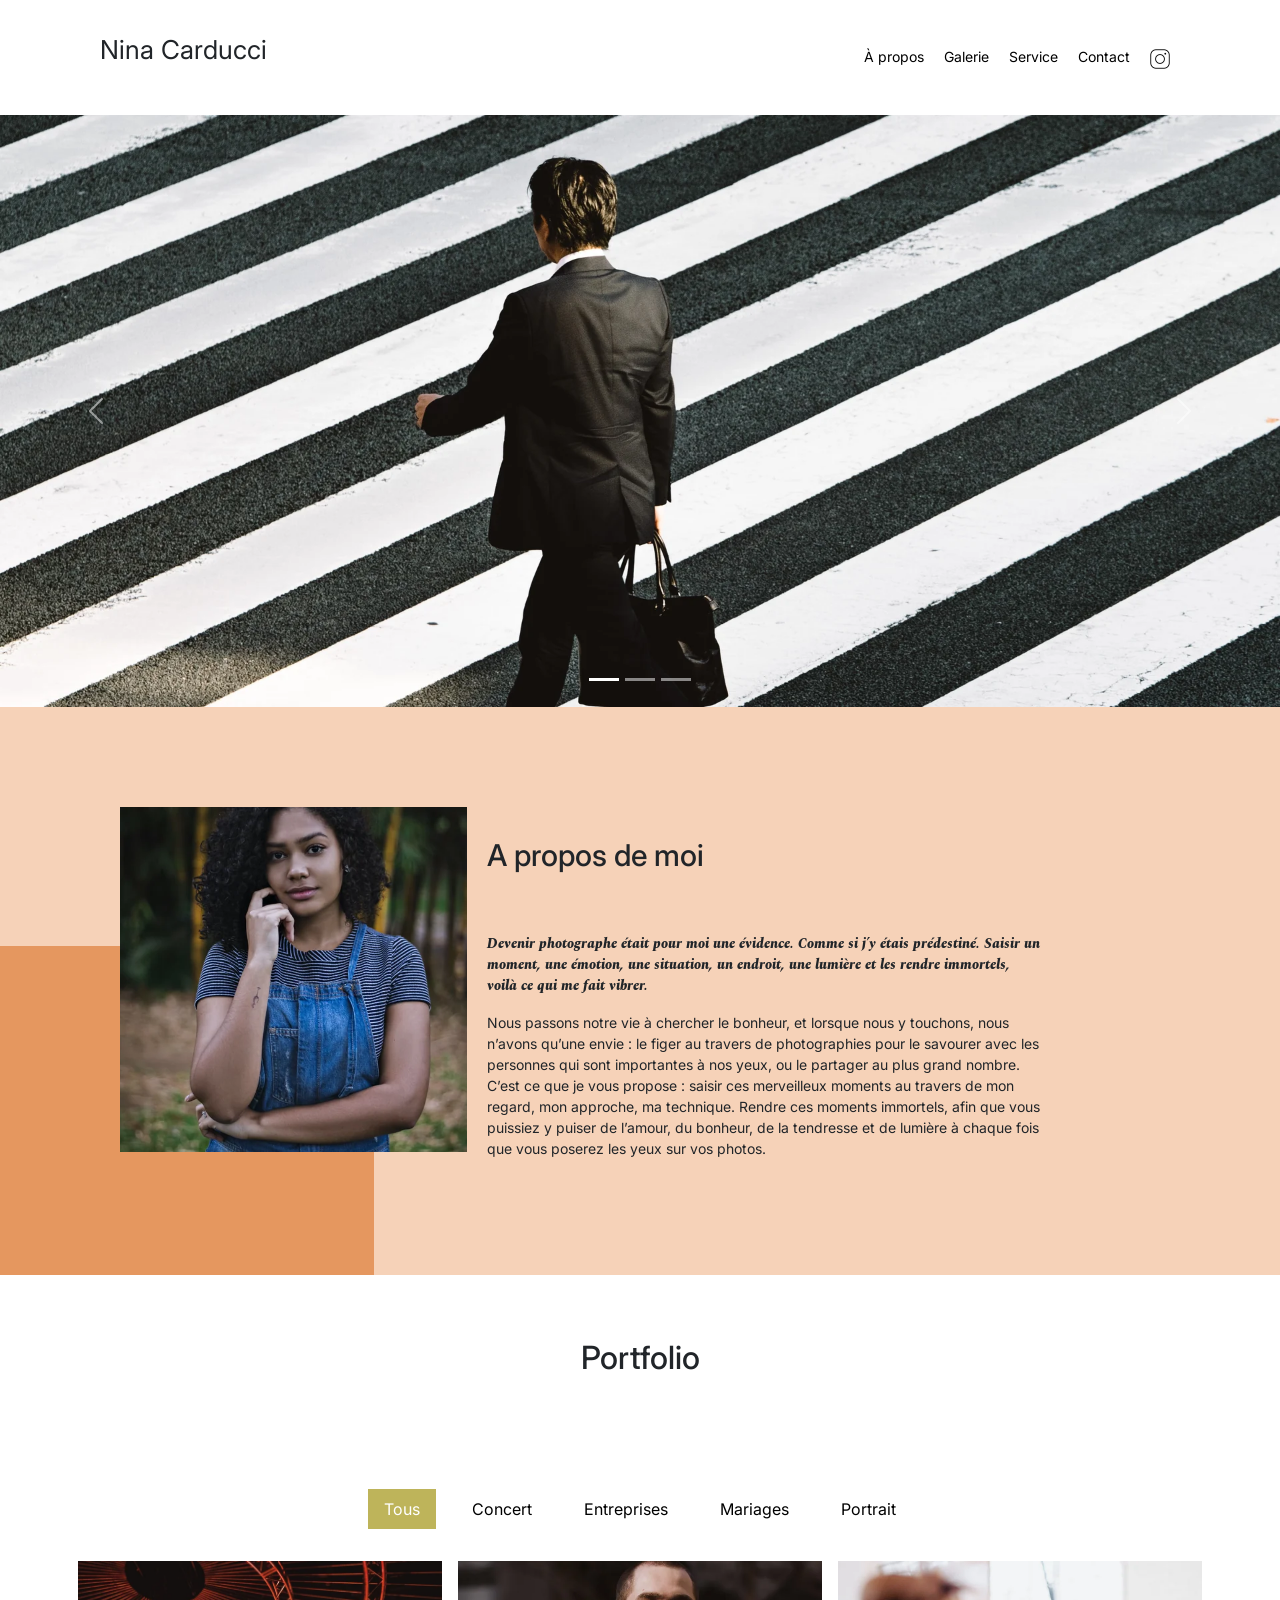
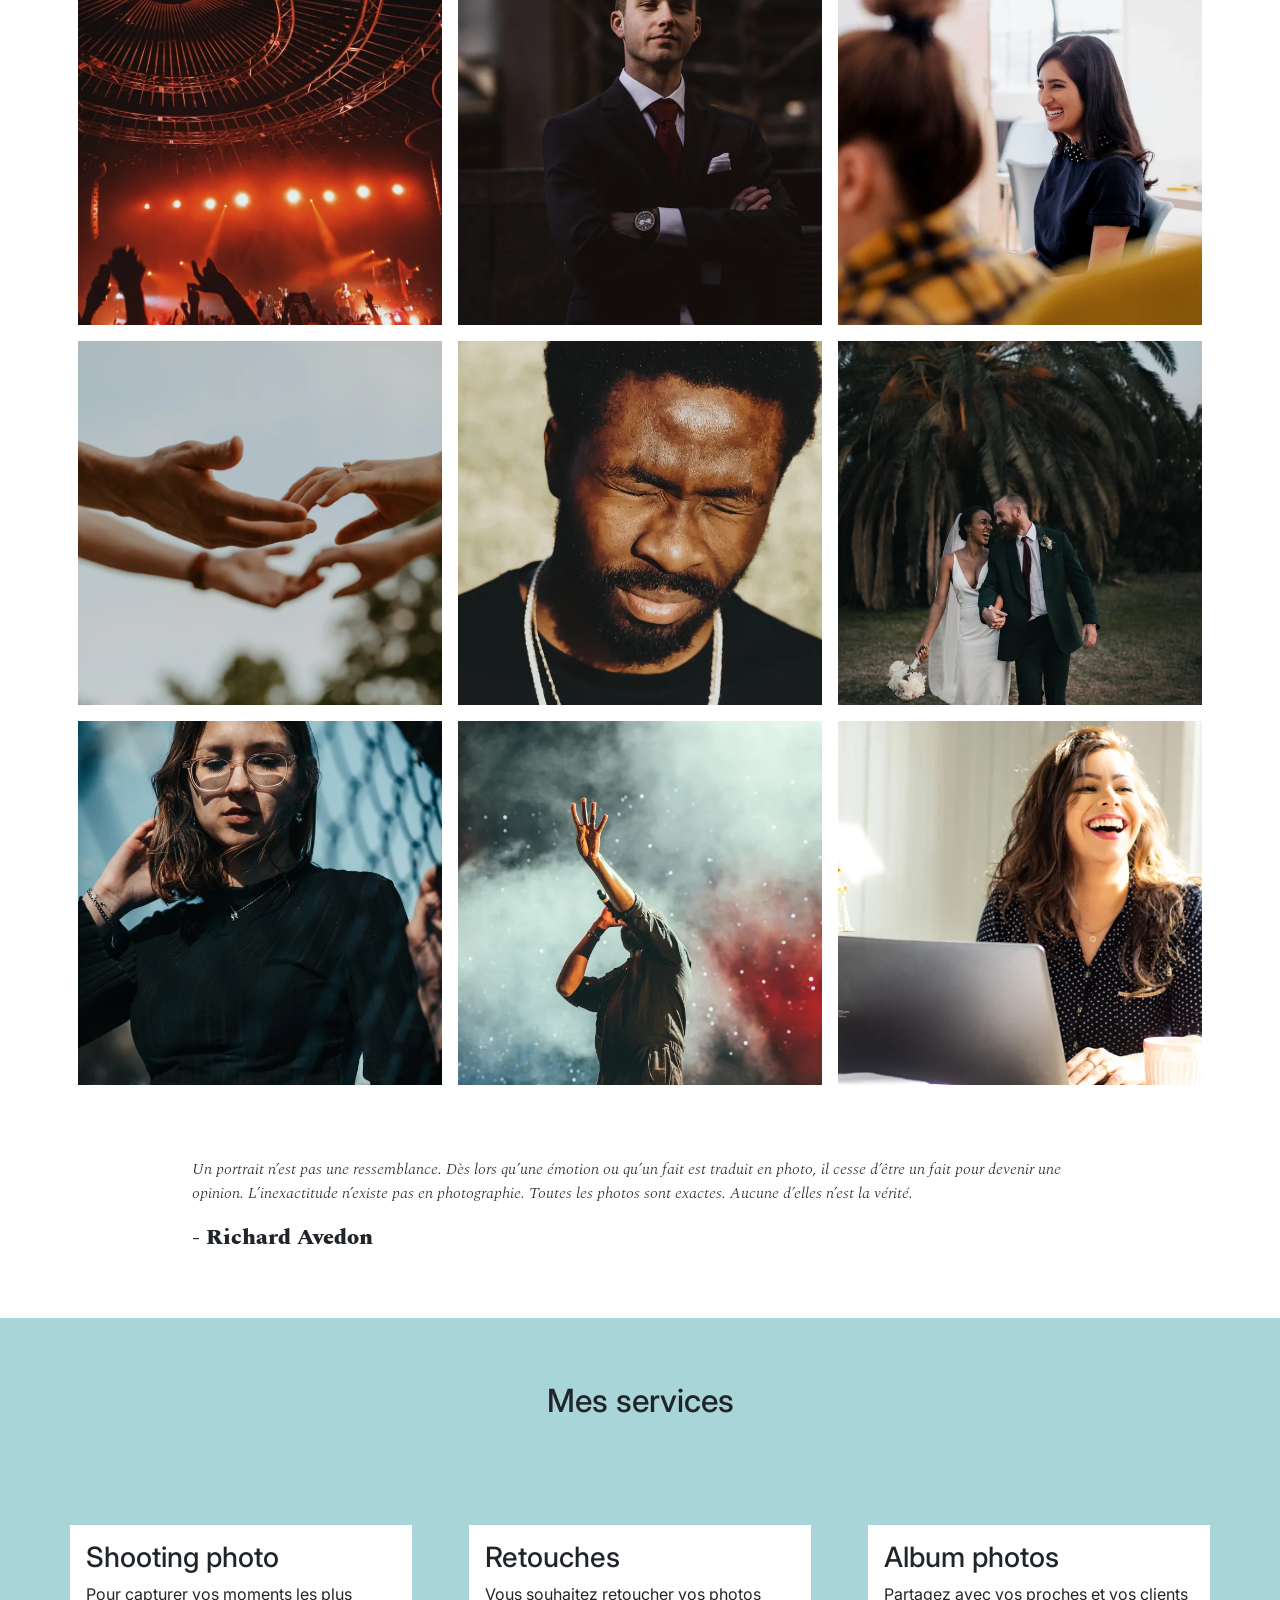
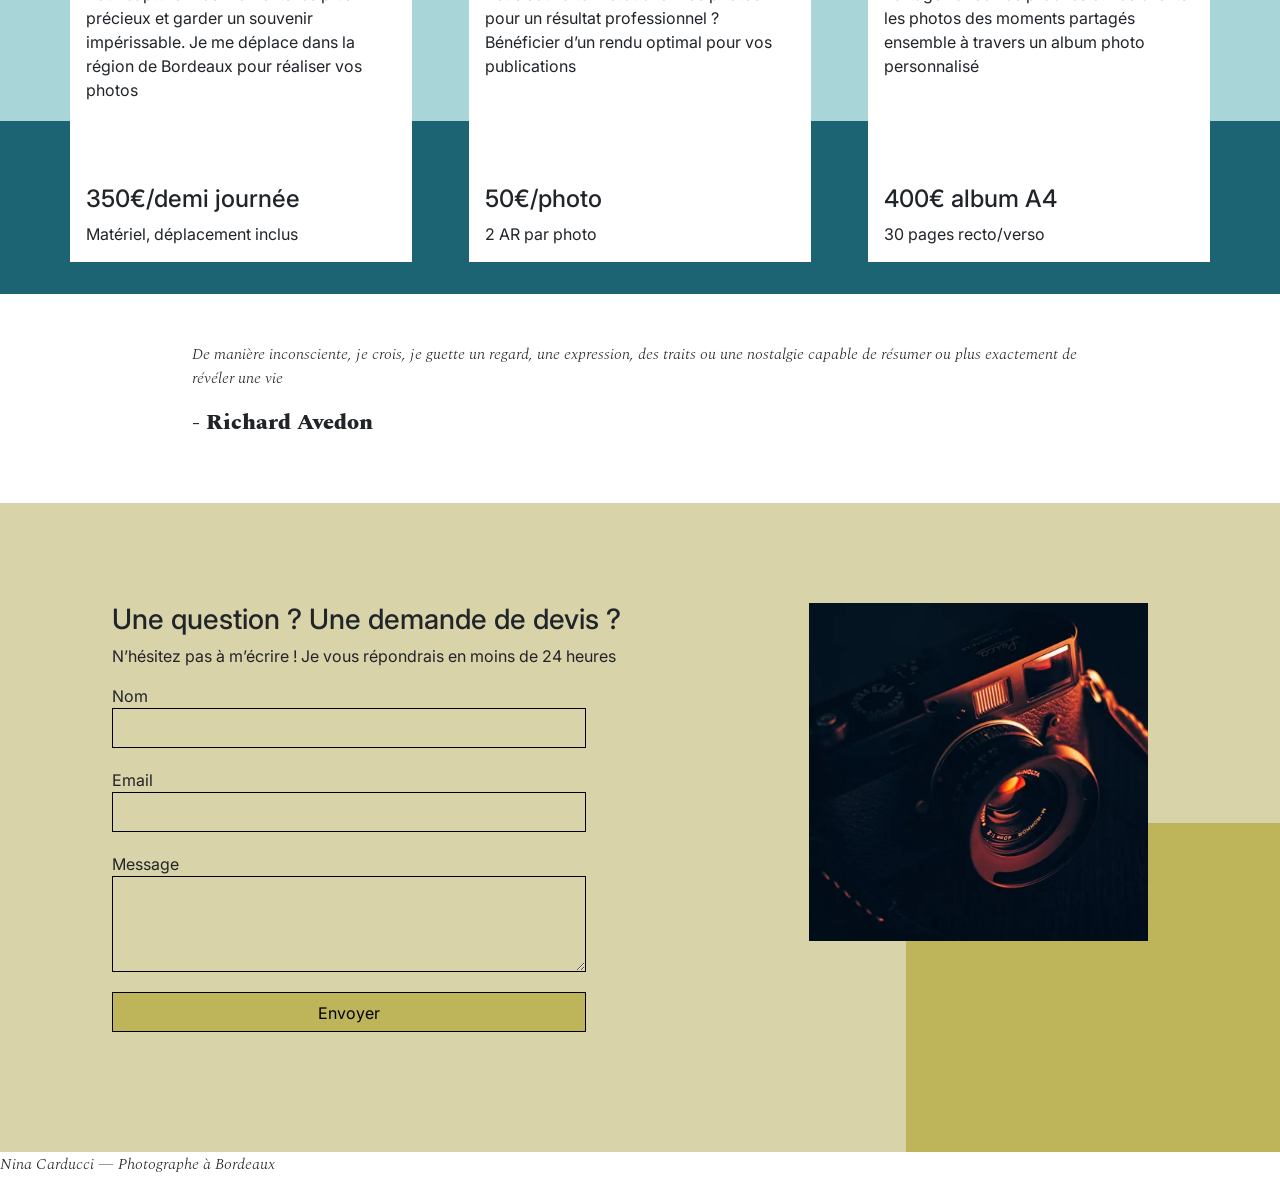
==== commit 71dbb821: "Add local SEO and social meta tags Ajout du balisage Schema.org (LocalBusiness) pour le référencemen" ====
--- a/index.html
+++ b/index.html
@@ -1,16 +1,87 @@
 <!doctype html>
 <html lang="fr">
   <head>
+    <!-- Métadonnées pour SEO-->
     <meta charset="UTF-8" />
     <meta name="viewport" content="width=device-width, initial-scale=1.0" />
+    <title>Nina Carducci — Photographe portraits & événements à Bordeaux</title>
+    <meta
+      name="description"
+      content="Photographe professionnelle à Bordeaux, Nina Carducci capture vos portraits, mariages et événements avec sensibilité. Contactez-la pour votre prochain projet."
+    />
     <!-- Favicon -->
     <link rel="icon" type="image/png" href="./assets/images/favicon.png" />
-    <!-- Description pour SEO -->
-    <title>Nina Carducci — Photographe portraits & événements à Bordeaux</title>
-    <meta
-      name="description"
+
+    <!-- Métadonnées pour Open Graph -->
+    <meta property="og:type" content="website" />
+    <meta
+      property="og:url"
+      content="https://thierry-webdeveloper.github.io/Site-NinaCarducci/"
+    />
+    <meta
+      property="og:title"
+      content="Nina Carducci — Photographe portraits & événements à Bordeaux"
+    />
+    <meta
+      property="og:description"
       content="Photographe professionnelle à Bordeaux, Nina Carducci capture vos portraits, mariages et événements avec sensibilité. Contactez-la pour votre prochain projet."
     />
+    <meta
+      property="og:image"
+      content="https://thierry-webdeveloper.github.io/Site-NinaCarducci/assets/images/nina.webp"
+    />
+    <meta property="og:locale" content="fr_FR" />
+    <meta property="og:site_name" content="Nina Carducci Photographe" />
+
+    <!-- Métadonnées pour Twitter Card -->
+    <meta name="twitter:card" content="summary_large_image" />
+    <meta
+      name="twitter:title"
+      content="Nina Carducci — Photographe portraits & événements à Bordeaux"
+    />
+    <meta
+      name="twitter:description"
+      content="Photographe professionnelle à Bordeaux, Nina Carducci capture vos portraits, mariages et événements avec sensibilité. Contactez-la pour votre prochain projet."
+    />
+    <meta
+      name="twitter:image"
+      content="https://thierry-webdeveloper.github.io/Site-NinaCarducci/assets/images/nina.webp"
+    />
+
+    <!-- Schema.org JSON-LD — Référencement local -->
+    <script type="application/ld+json">
+      {
+        "@context": "https://schema.org",
+        "@type": "LocalBusiness",
+        "name": "Nina Carducci Photographe",
+        "image": "https://thierry-webdeveloper.github.io/Site-NinaCarducci/assets/images/nina.webp",
+        "url": "https://thierry-webdeveloper.github.io/Site-NinaCarducci/",
+        "telephone": "+33556677889",
+        "address": {
+          "@type": "PostalAddress",
+          "streetAddress": "68 avenue Alsace-Lorraine",
+          "addressLocality": "Bordeaux",
+          "postalCode": "33200",
+          "addressCountry": "FR"
+        },
+        "openingHoursSpecification": [
+          {
+            "@type": "OpeningHoursSpecification",
+            "dayOfWeek": [
+              "Monday",
+              "Tuesday",
+              "Wednesday",
+              "Thursday",
+              "Friday"
+            ],
+            "opens": "10:00",
+            "closes": "19:00"
+          }
+        ],
+        "sameAs": ["https://www.instagram.com/ninacarducci.photo/?hl=fr"]
+      }
+    </script>
+
     <!-- Minification dossier bootstrap -->
     <link rel="stylesheet" href="assets/bootstrap/bootstrap.min.css" />
     <script src="./assets/bootstrap/bootstrap.bundle.min.js" defer></script>
@@ -233,8 +304,8 @@
               <h3>Shooting photo</h3>
               <p>
                 Pour capturer vos moments les plus précieux et garder un
-                souvenir impérissable. Je me déplace en Île-de-France pour
-                réaliser vos photos
+                souvenir impérissable. Je me déplace dans la région de Bordeaux
+                pour réaliser vos photos
               </p>
             </div>
             <div class="service__price">
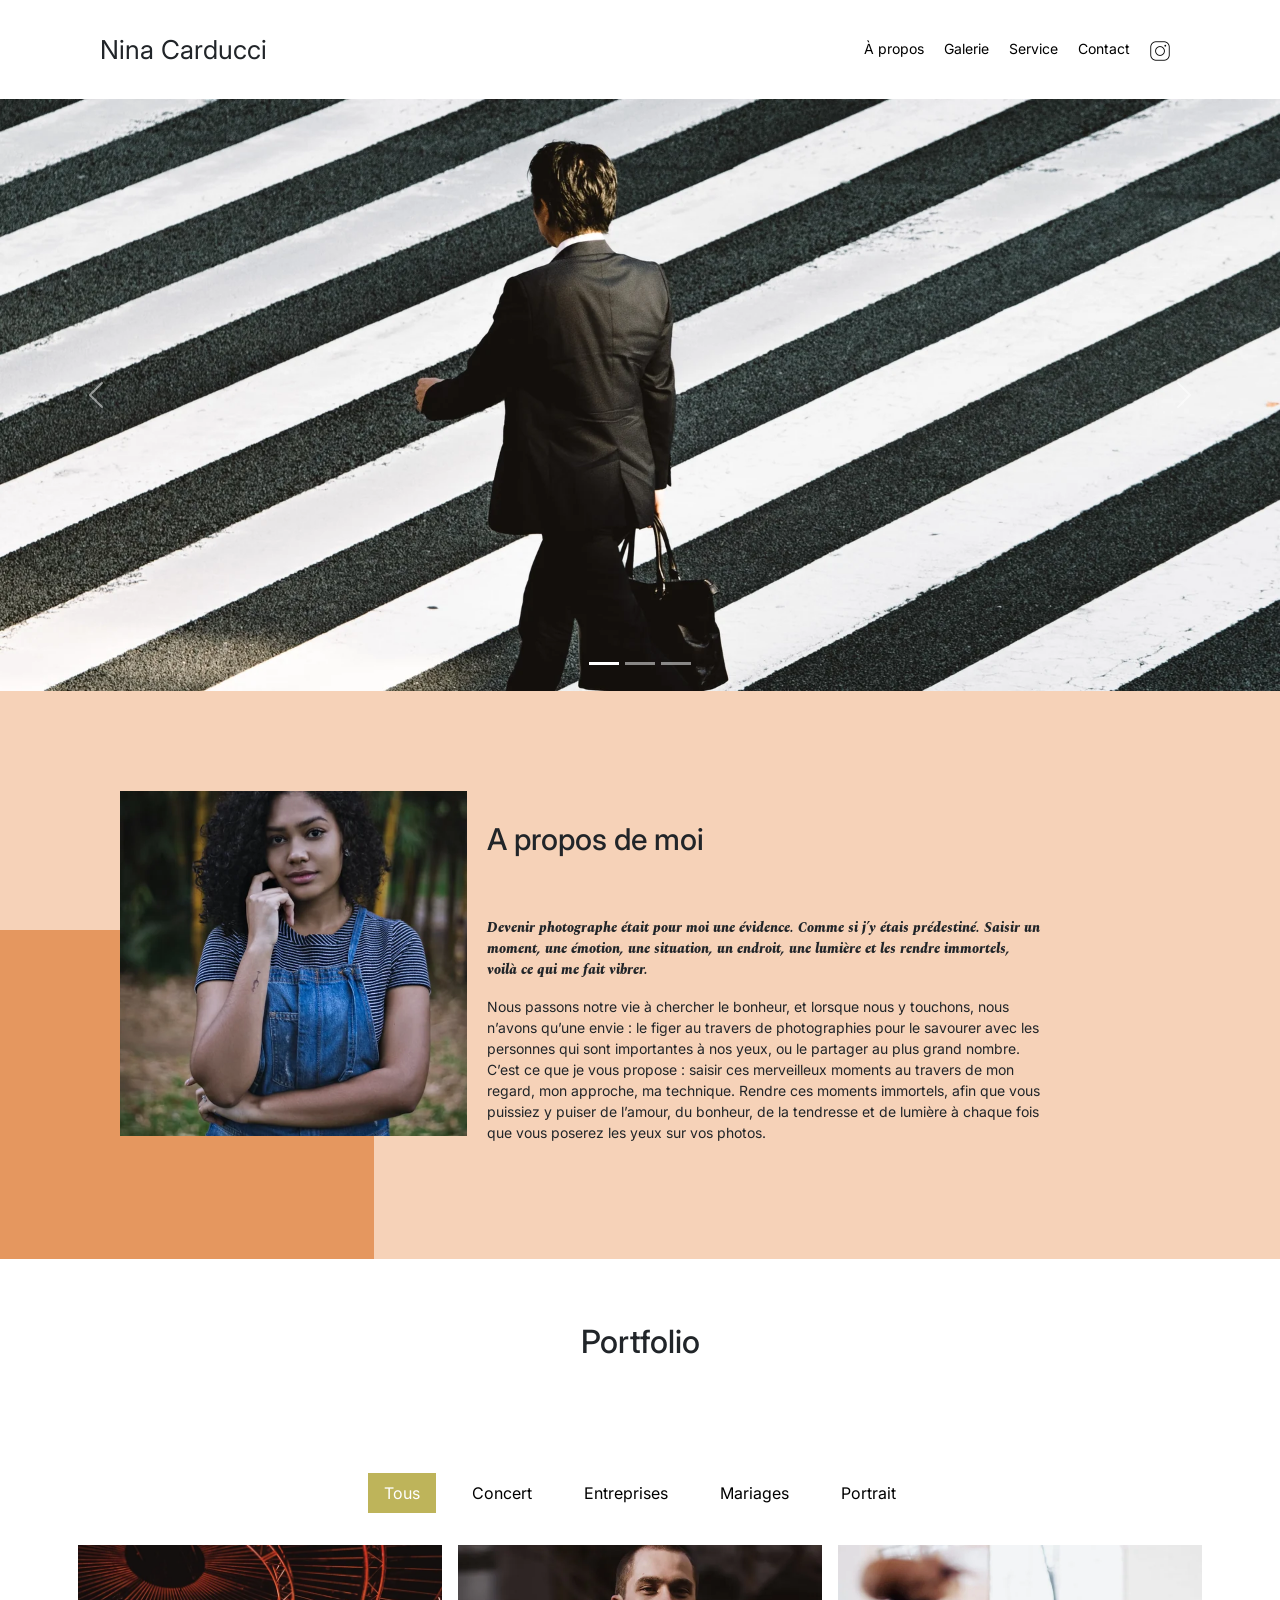
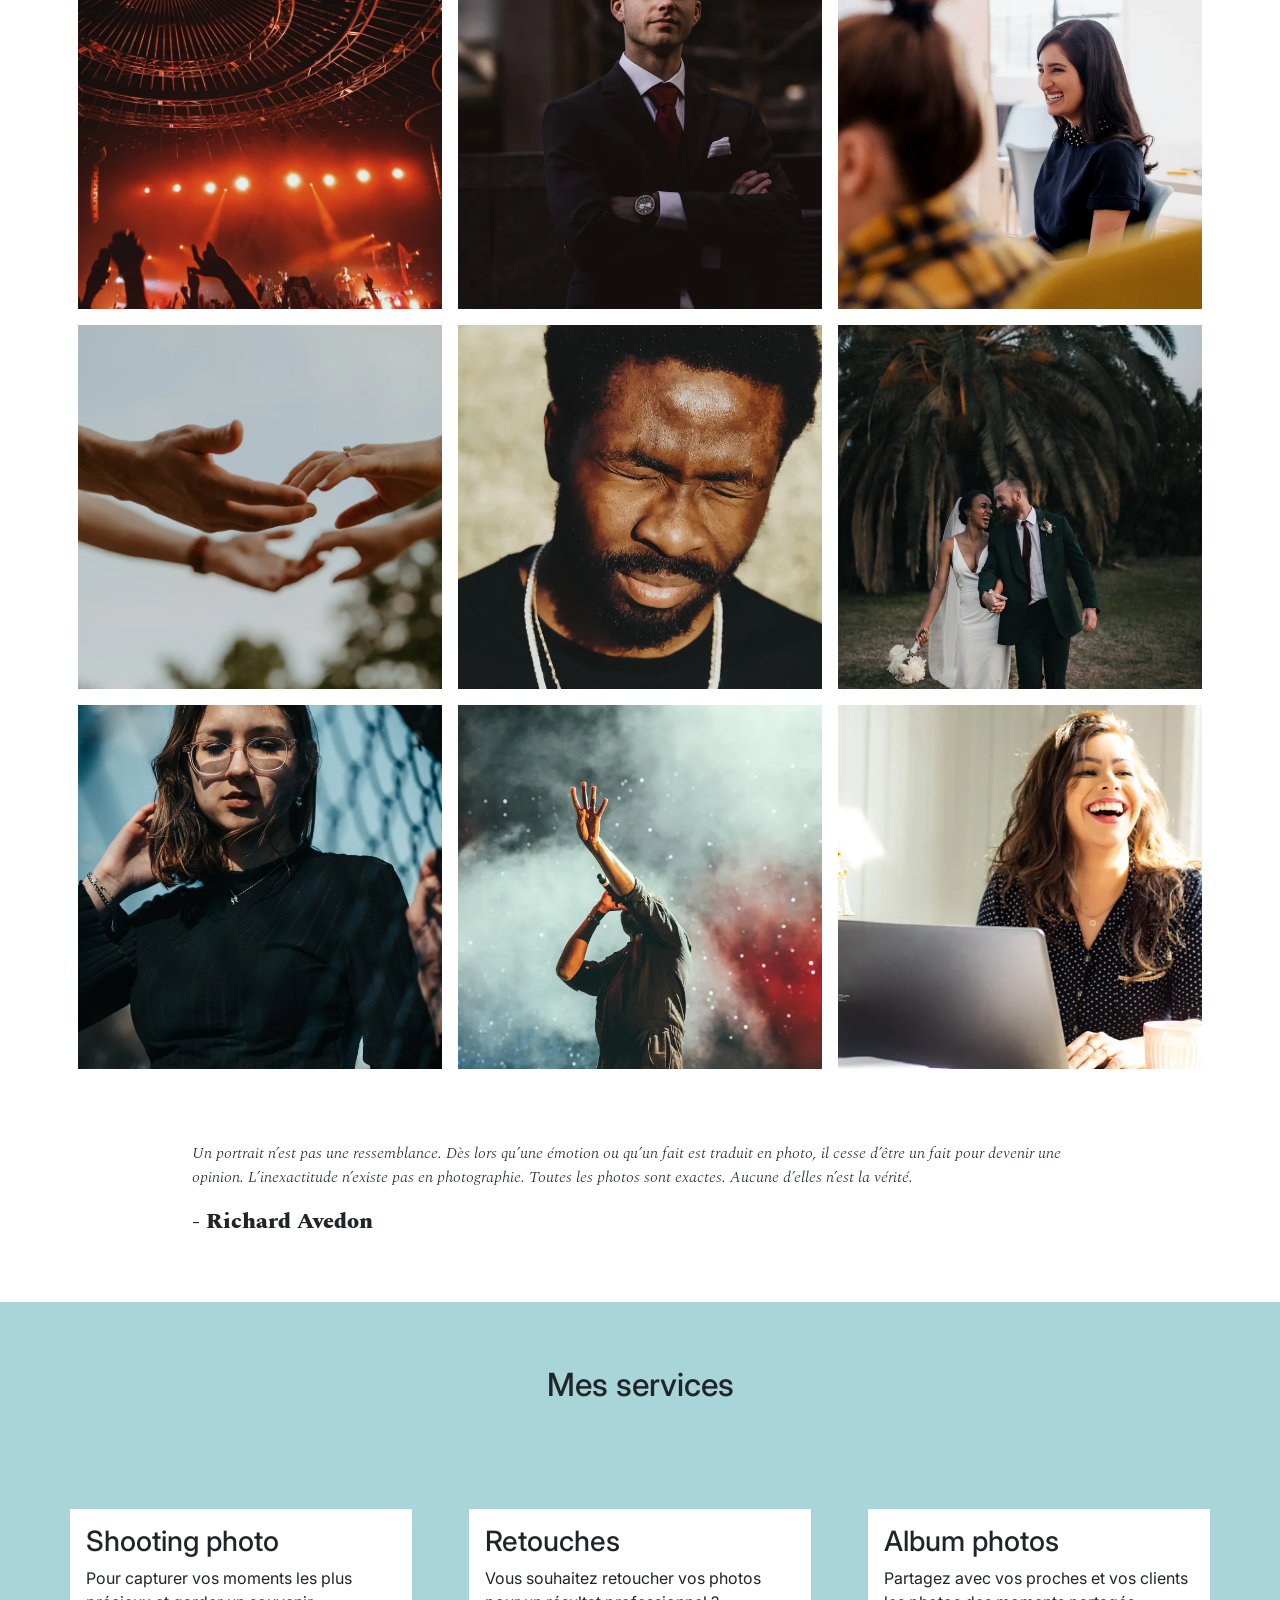
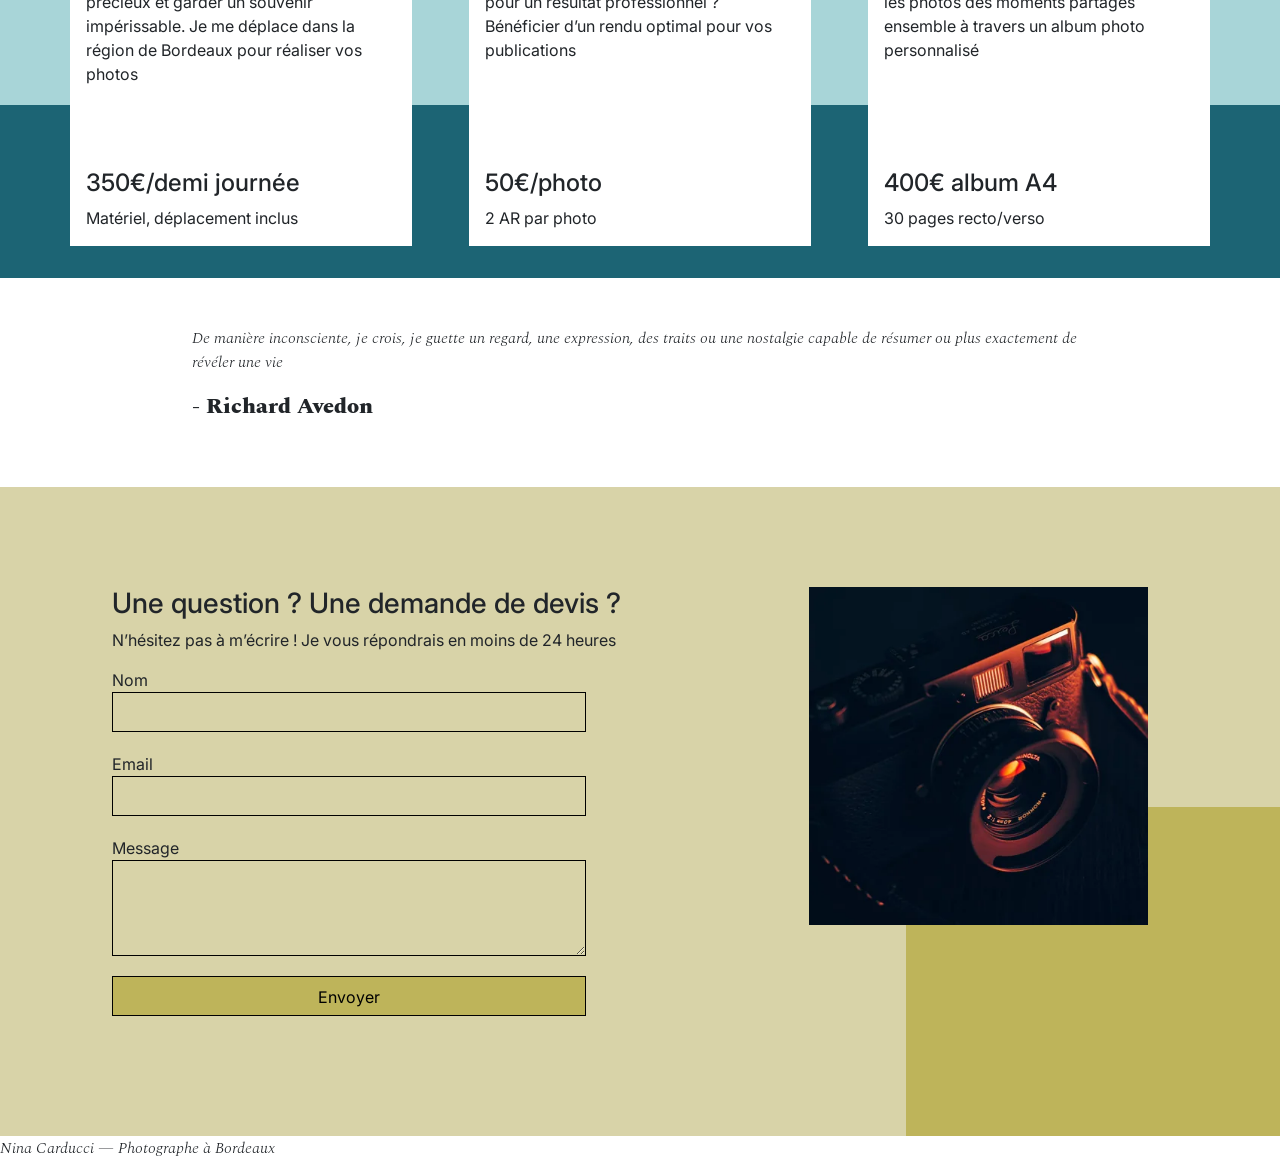
==== commit 97445047: "fix accessibility - alt attributes, form labels and header link Corrections accessibilité étape 6 — " ====
--- a/index.html
+++ b/index.html
@@ -105,7 +105,13 @@
   </head>
   <body>
     <header class="top-header">
-      <p class="name">Nina Carducci</p>
+      <!-- <p class="name">Nina Carducci</p> -->
+      <a
+        href="#"
+        class="name"
+        aria-label="Nina Carducci — retour en haut de page"
+        >Nina Carducci</a
+      >
       <nav class="nav">
         <ul>
           <li><a href="#about">À propos</a></li>
@@ -117,7 +123,9 @@
               class="social-link"
               href="https://www.instagram.com/ninacarducci.photo/?hl=fr"
               target="_blank"
-              ><img src="assets/images/instagram.png" alt=""
+              ><img
+                src="assets/images/instagram.png"
+                alt="Voir le profil Instagram de Nina Carducci"
             /></a>
           </li>
         </ul>
@@ -158,21 +166,21 @@
               <img
                 src="./assets/images/slider/ryoji-iwata-wUZjnOv7t0g-unsplash.webp"
                 class="d-block w-100"
-                alt="..."
+                alt="Homme en costume de dos marchant dans une rue"
               />
             </div>
             <div class="carousel-item">
               <img
                 src="./assets/images/slider/nicholas-green-nPz8akkUmDI-unsplash.webp"
                 class="d-block w-100"
-                alt="..."
+                alt="Foule en liesse les bras levés lors d'un concert"
               />
             </div>
             <div class="carousel-item">
               <img
                 src="./assets/images/slider/edward-cisneros-3_h6-1NPDGw-unsplash.webp"
                 class="d-block w-100"
-                alt="..."
+                alt="Mariés s'embrassant lors de leur cérémonie de mariage"
               />
             </div>
           </div>
@@ -198,7 +206,10 @@
       </section>
       <section id="about">
         <div class="picture left">
-          <img src="./assets/images/nina.webp" />
+          <img
+            src="./assets/images/nina.webp"
+            alt="Portrait de Nina Carducci, photographe"
+          />
         </div>
         <div id="about-me">
           <h2 class="about-me__title">A propos de moi</h2>
@@ -229,54 +240,63 @@
               data-gallery-tag="Concert"
               class="gallery-item"
               src="./assets/images/gallery/concerts/aaron-paul-wnX-fXzB6Cw-unsplash.webp"
+              alt="Chanteur sur scène sous les projecteurs lors d'un concert"
               loading="lazy"
             />
             <img
               data-gallery-tag="Entreprises"
               class="gallery-item"
               src="./assets/images/gallery/entreprise/ali-morshedlou-WMD64tMfc4k-unsplash.webp"
+              alt="Portrait professionnel d'un homme en costume les bras croisés"
               loading="lazy"
             />
             <img
               data-gallery-tag="Entreprises"
               class="gallery-item"
               src="./assets/images/gallery/entreprise/jason-goodman-tHO1_OuKbg0-unsplash.webp"
+              alt="Femme souriante en réunion de travail"
               loading="lazy"
             />
             <img
               data-gallery-tag="Mariages"
               class="gallery-item"
               src="./assets/images/gallery/mariage/hannah-busing-RvF2R_qMpRk-unsplash.webp"
+              alt="Quand nos mains se rencontrent pour une danse"
               loading="lazy"
             />
             <img
               data-gallery-tag="Portrait"
               class="gallery-item"
               src="./assets/images/gallery/portraits/ade-tunji-rVkhWWZFAtQ-unsplash.webp"
+              alt="Portrait en gros plan d'un homme aux yeux clos"
               loading="lazy"
             />
             <img
               data-gallery-tag="Mariages"
               class="gallery-item"
               src="./assets/images/gallery/mariage/jakob-owens-SiniLJkXhMc-unsplash.webp"
+              alt="Couple de mariés marchant main dans la main sous les palmiers"
               loading="lazy"
             />
             <img
               data-gallery-tag="Portrait"
               class="gallery-item"
               src="./assets/images/gallery/portraits/nino-van-prattenburg--443cl1uR_8-unsplash.webp"
+              alt="Portrait d'une femme adossée à une grille métallique"
               loading="lazy"
             />
             <img
               data-gallery-tag="Concert"
               class="gallery-item"
               src="./assets/images/gallery/concerts/austin-neill-hgO1wFPXl3I-unsplash.webp"
+              alt="Chanteur sur scène le bras levé sous les projecteurs"
               loading="lazy"
             />
             <img
               data-gallery-tag="Entreprises"
               class="gallery-item"
               src="./assets/images/gallery/entreprise/mateus-campos-felipe-Fsgzm8N0hIY-unsplash.webp"
+              alt="Professionnelle souriante sur son ordinateur portable"
               loading="lazy"
             />
           </div>
@@ -363,11 +383,11 @@
               heures
             </p>
             <form action="" method="post">
-              <label>Nom</label>
+              <label for="nom">Nom</label>
               <input type="text" name="nom" id="nom" />
-              <label>Email</label>
+              <label for="email">Email</label>
               <input type="email" name="email" id="email" />
-              <label>Message</label>
+              <label for="message">Message</label>
               <textarea
                 name="message"
                 id="message"
@@ -378,7 +398,10 @@
             </form>
           </div>
           <div class="picture right">
-            <img src="./assets/images/camera.webp" />
+            <img
+              src="./assets/images/camera.webp"
+              alt="Appareil photo reflex posé sur un fond sombre"
+            />
           </div>
         </div>
       </section>
--- a/assets/style.css
+++ b/assets/style.css
@@ -20,6 +20,12 @@
 
 .top-header .name {
 	font-size: 26px;
+}
+
+/* Préserve le rendu initial du site */
+a.name {
+    text-decoration: none;
+    color: inherit;
 }
 
 .nav ul {
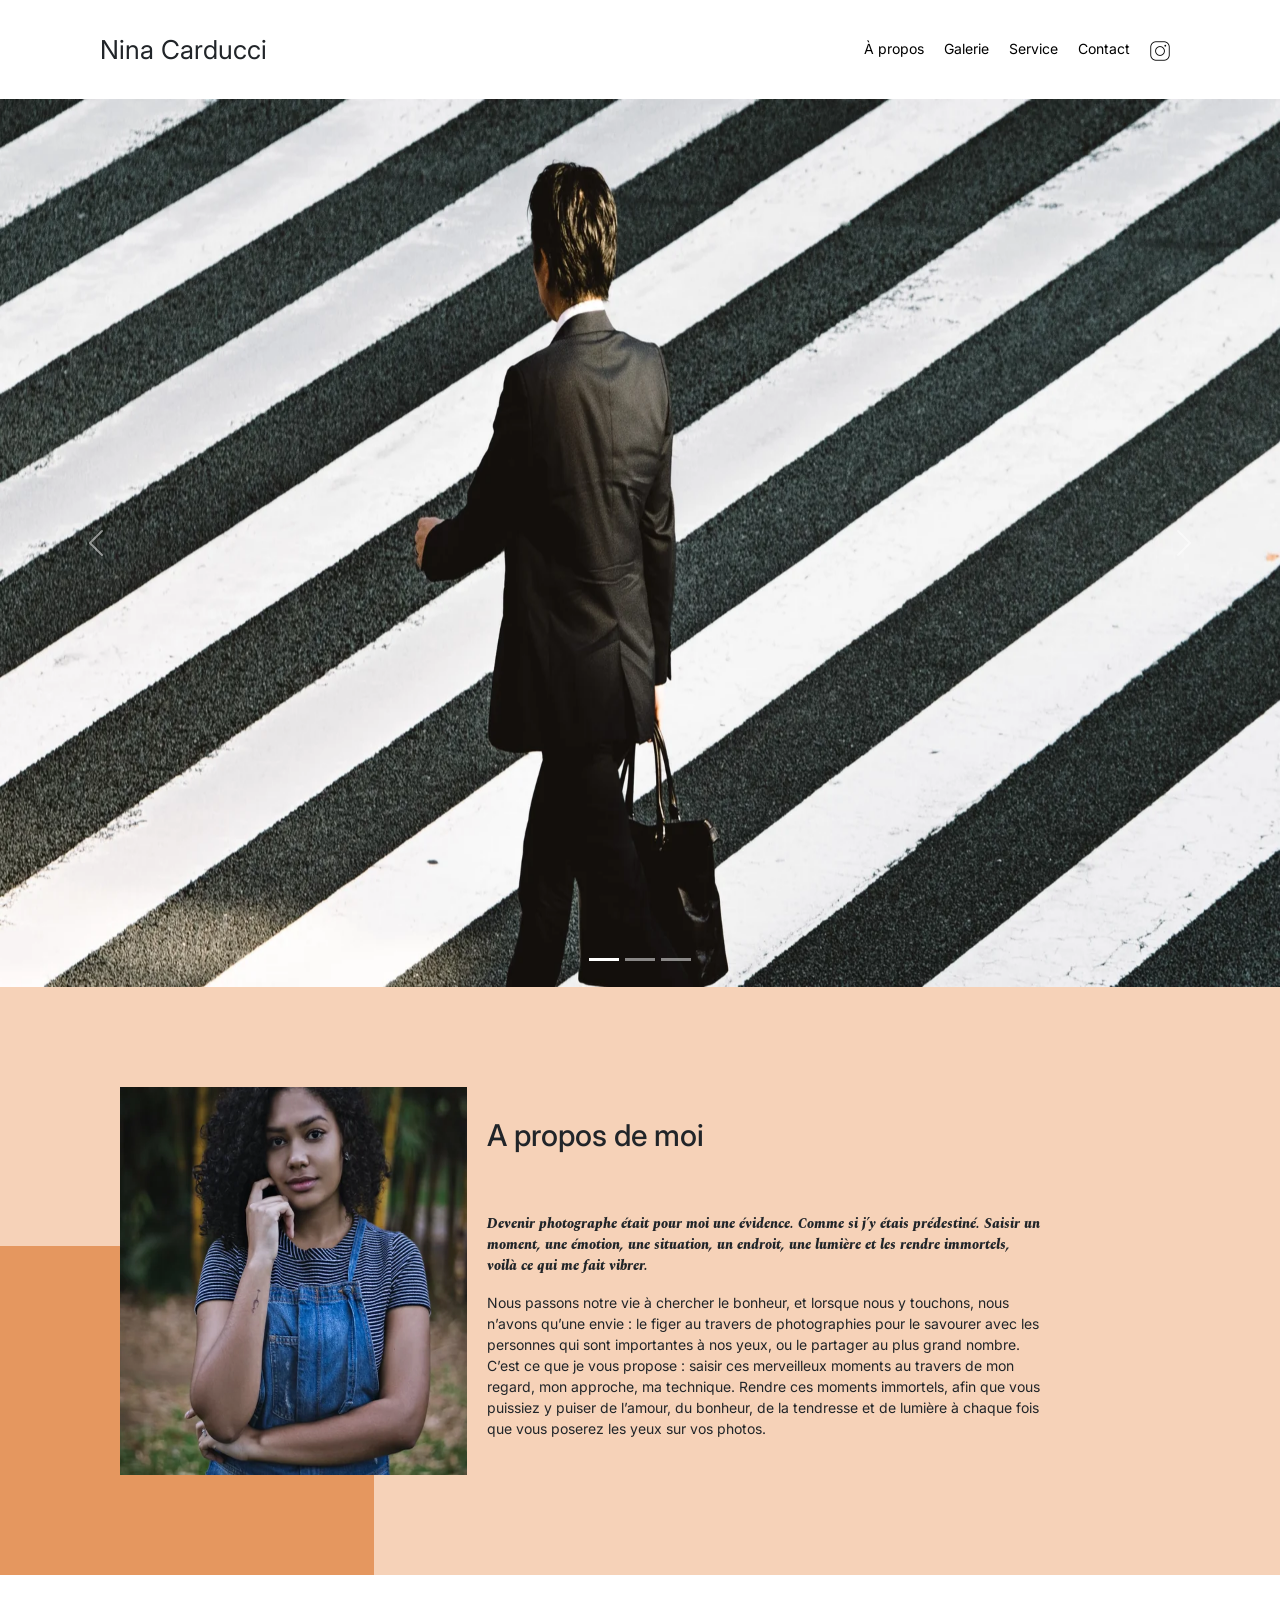
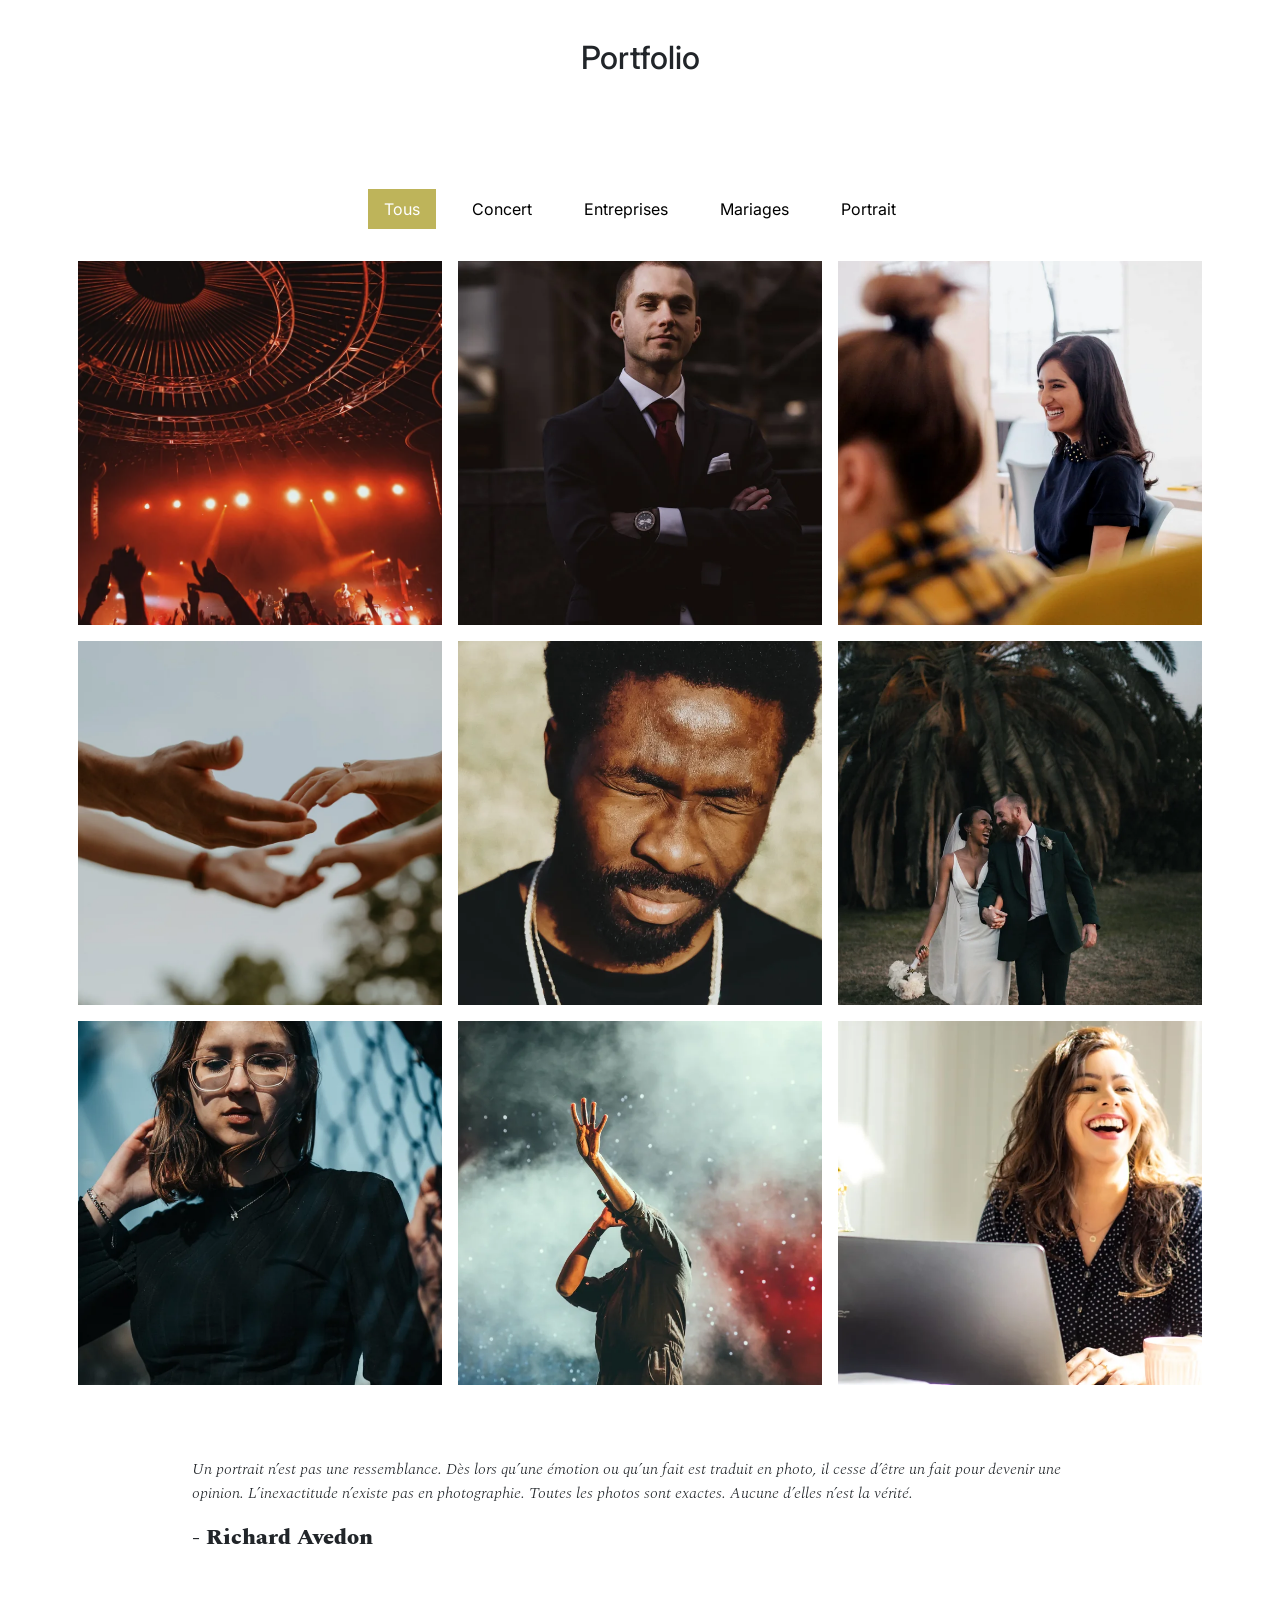
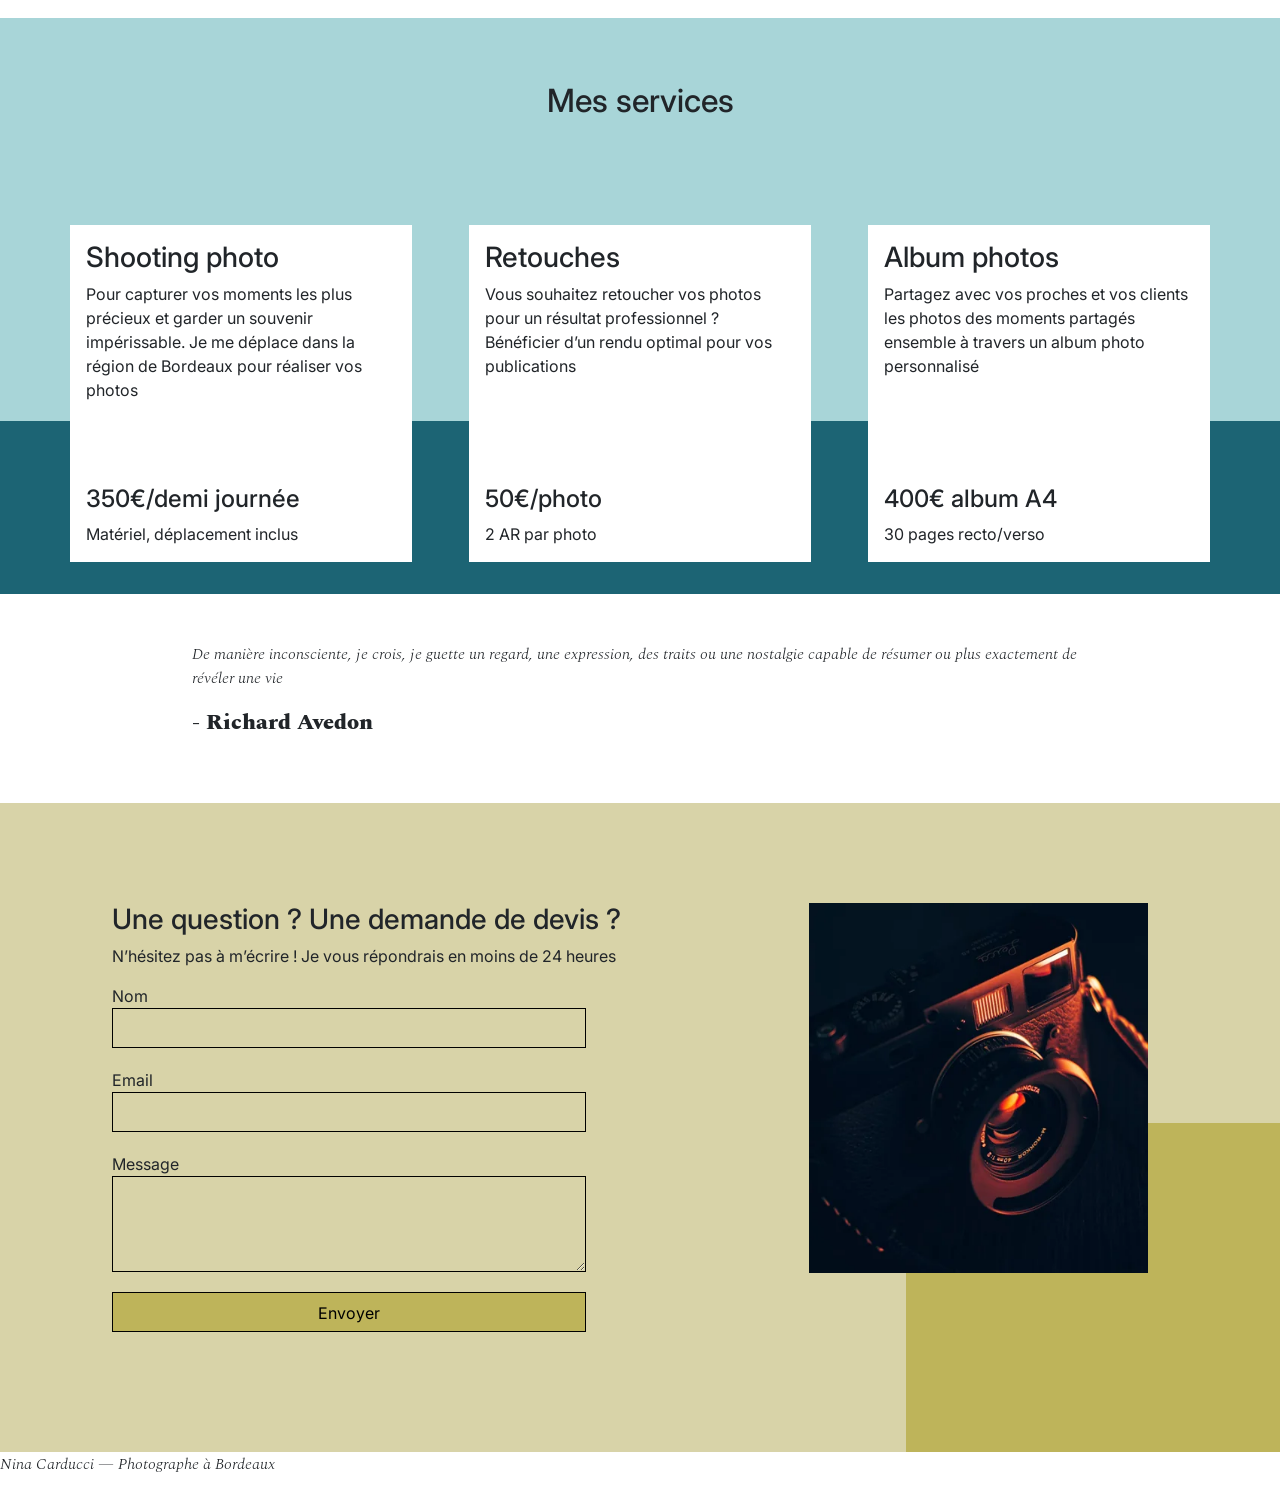
==== commit ac2f78f5: "fix CLS - add explicit width and height on images Ajout des attributs width et height sur les images" ====
--- a/index.html
+++ b/index.html
@@ -126,6 +126,8 @@
               ><img
                 src="assets/images/instagram.png"
                 alt="Voir le profil Instagram de Nina Carducci"
+                width="20"
+                height="20"
             /></a>
           </li>
         </ul>
@@ -167,6 +169,8 @@
                 src="./assets/images/slider/ryoji-iwata-wUZjnOv7t0g-unsplash.webp"
                 class="d-block w-100"
                 alt="Homme en costume de dos marchant dans une rue"
+                width="1920"
+                height="888"
               />
             </div>
             <div class="carousel-item">
@@ -174,6 +178,8 @@
                 src="./assets/images/slider/nicholas-green-nPz8akkUmDI-unsplash.webp"
                 class="d-block w-100"
                 alt="Foule en liesse les bras levés lors d'un concert"
+                width="1920"
+                height="888"
               />
             </div>
             <div class="carousel-item">
@@ -181,6 +187,8 @@
                 src="./assets/images/slider/edward-cisneros-3_h6-1NPDGw-unsplash.webp"
                 class="d-block w-100"
                 alt="Mariés s'embrassant lors de leur cérémonie de mariage"
+                width="1920"
+                height="888"
               />
             </div>
           </div>
@@ -209,6 +217,8 @@
           <img
             src="./assets/images/nina.webp"
             alt="Portrait de Nina Carducci, photographe"
+            width="390"
+            height="388"
           />
         </div>
         <div id="about-me">
@@ -401,6 +411,8 @@
             <img
               src="./assets/images/camera.webp"
               alt="Appareil photo reflex posé sur un fond sombre"
+              width="370"
+              height="370"
             />
           </div>
         </div>
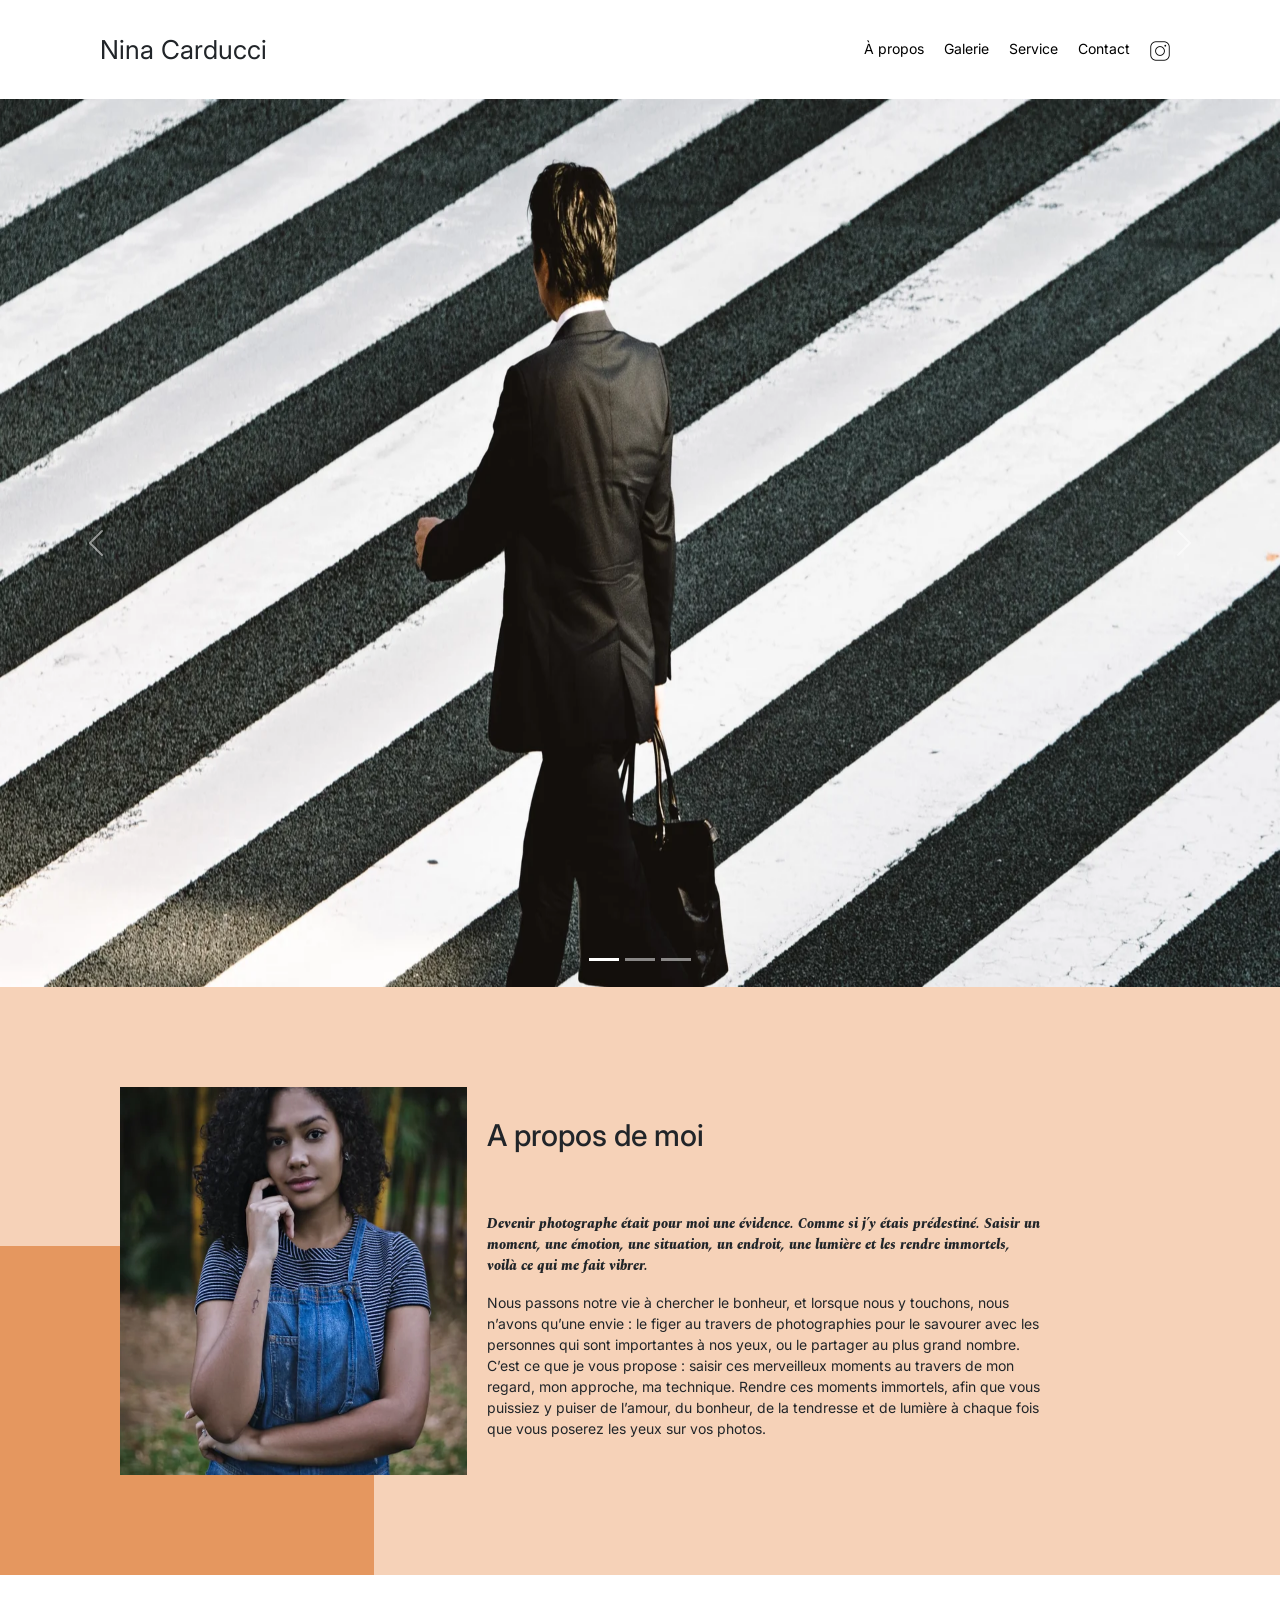
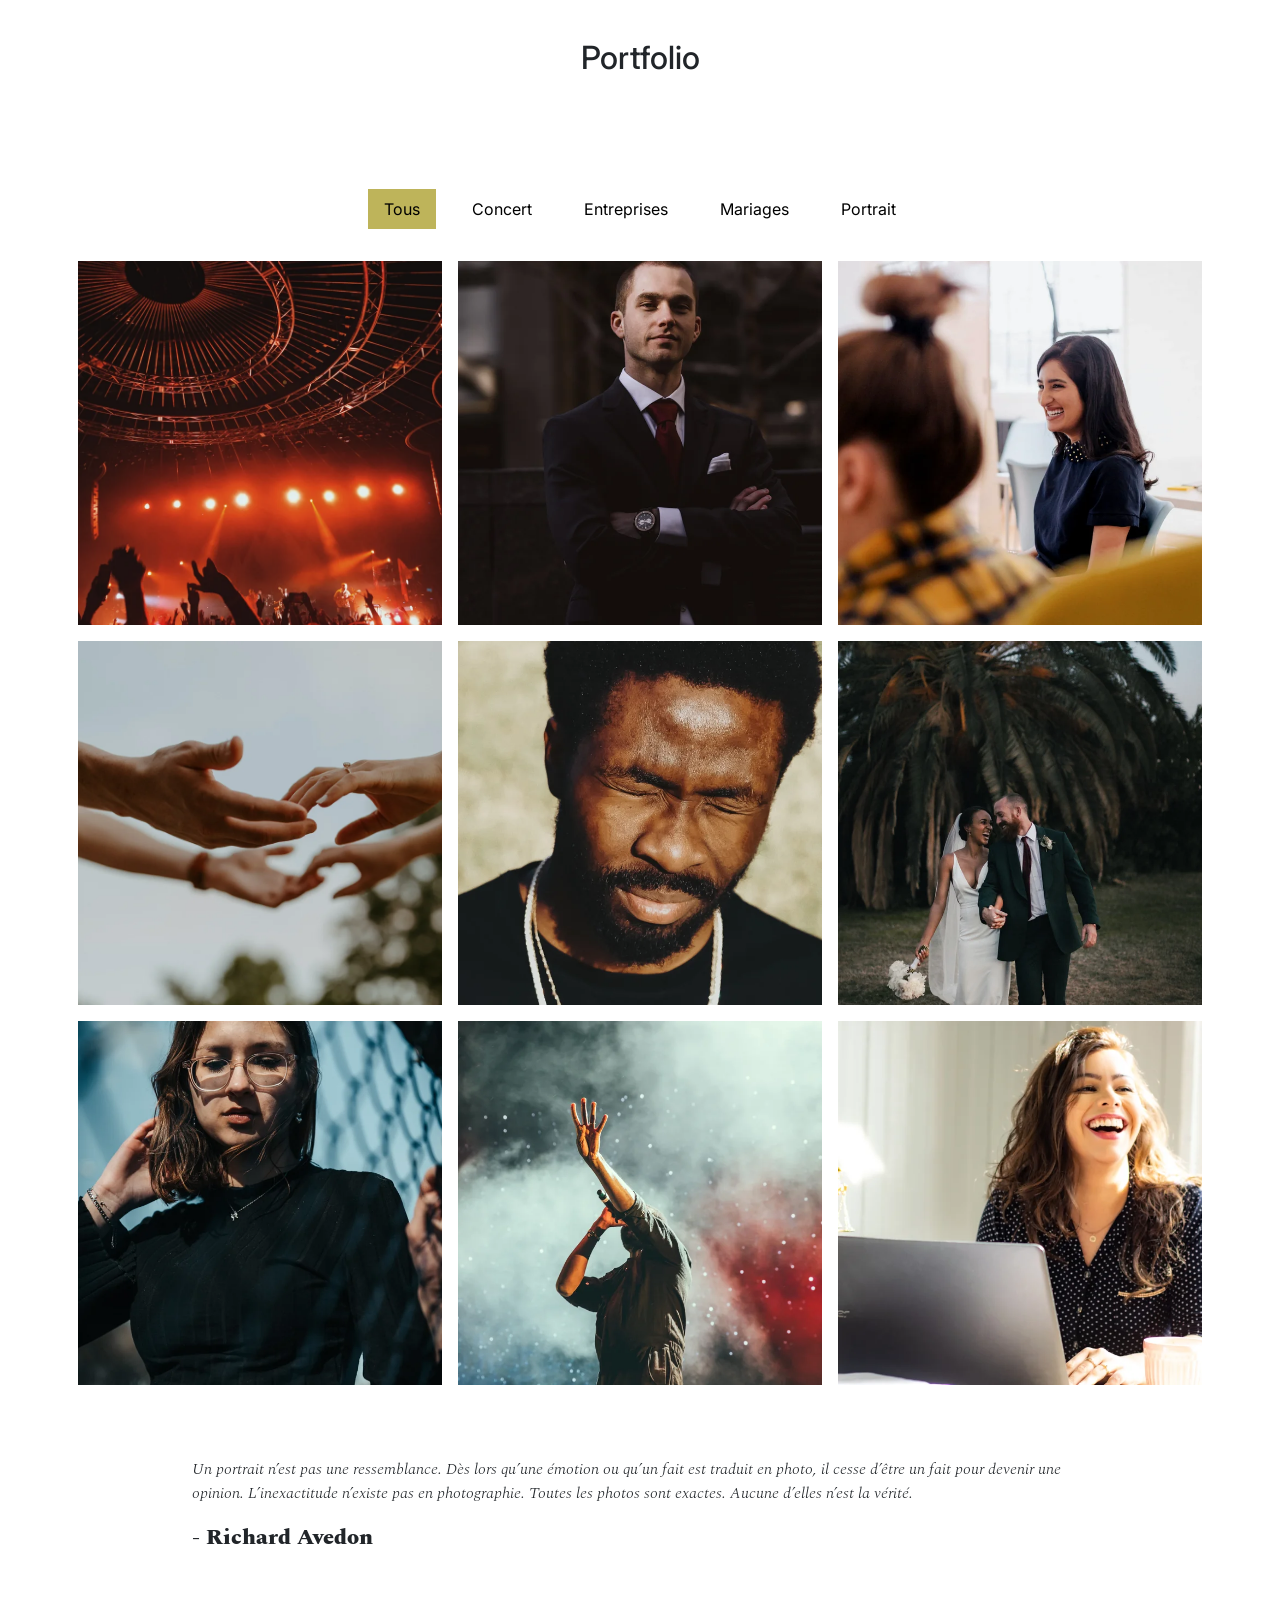
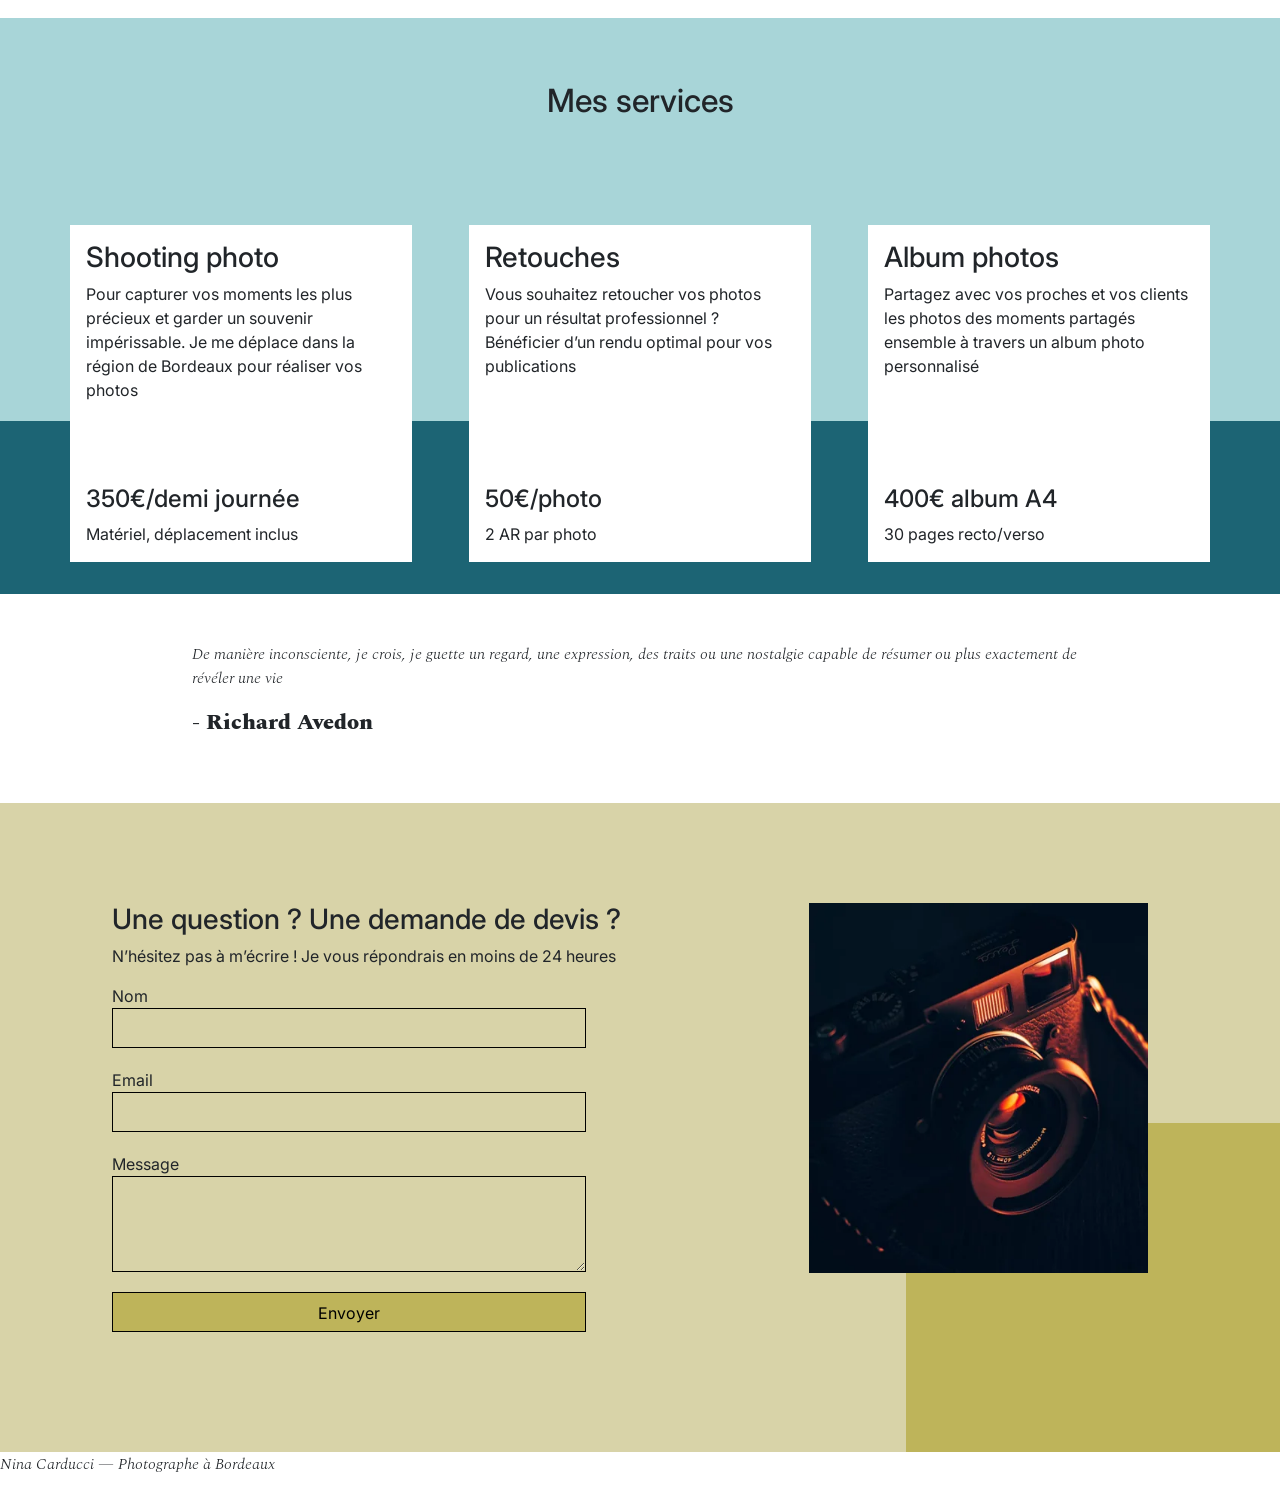
==== commit f4c46240: "fix: accessibility contrast, aria-labels and form action Correction du contraste texte sur l'onglet " ====
--- a/index.html
+++ b/index.html
@@ -195,20 +195,22 @@
           <button
             class="carousel-control-prev"
             type="button"
+            aria-label="Diapositive précédente"
             data-bs-target="#carouselExampleIndicators"
             data-bs-slide="prev"
           >
             <span class="carousel-control-prev-icon" aria-hidden="true"></span>
-            <span class="visually-hidden">Previous</span>
+            <!-- <span class="visually-hidden">Previous</span> -->
           </button>
           <button
             class="carousel-control-next"
             type="button"
+            aria-label="Diapositive suivante"
             data-bs-target="#carouselExampleIndicators"
             data-bs-slide="next"
           >
             <span class="carousel-control-next-icon" aria-hidden="true"></span>
-            <span class="visually-hidden">Next</span>
+            <!-- <span class="visually-hidden">Next</span> -->
           </button>
         </div>
       </section>
@@ -392,7 +394,8 @@
               N’hésitez pas à m’écrire ! Je vous répondrais en moins de 24
               heures
             </p>
-            <form action="" method="post">
+            <!-- <form action="" method="post"> -->
+            <form action="#" method="get">
               <label for="nom">Nom</label>
               <input type="text" name="nom" id="nom" />
               <label for="email">Email</label>
--- a/assets/style.css
+++ b/assets/style.css
@@ -107,7 +107,8 @@
 	justify-content: center;
 }
 .nav-pills .nav-link.active, .nav-pills .show > .nav-link {
-	color: #fff;
+	/* color: #fff; */
+	color: #000;
 	background-color: #BEB45A;
 	border-radius:0 ;
 }
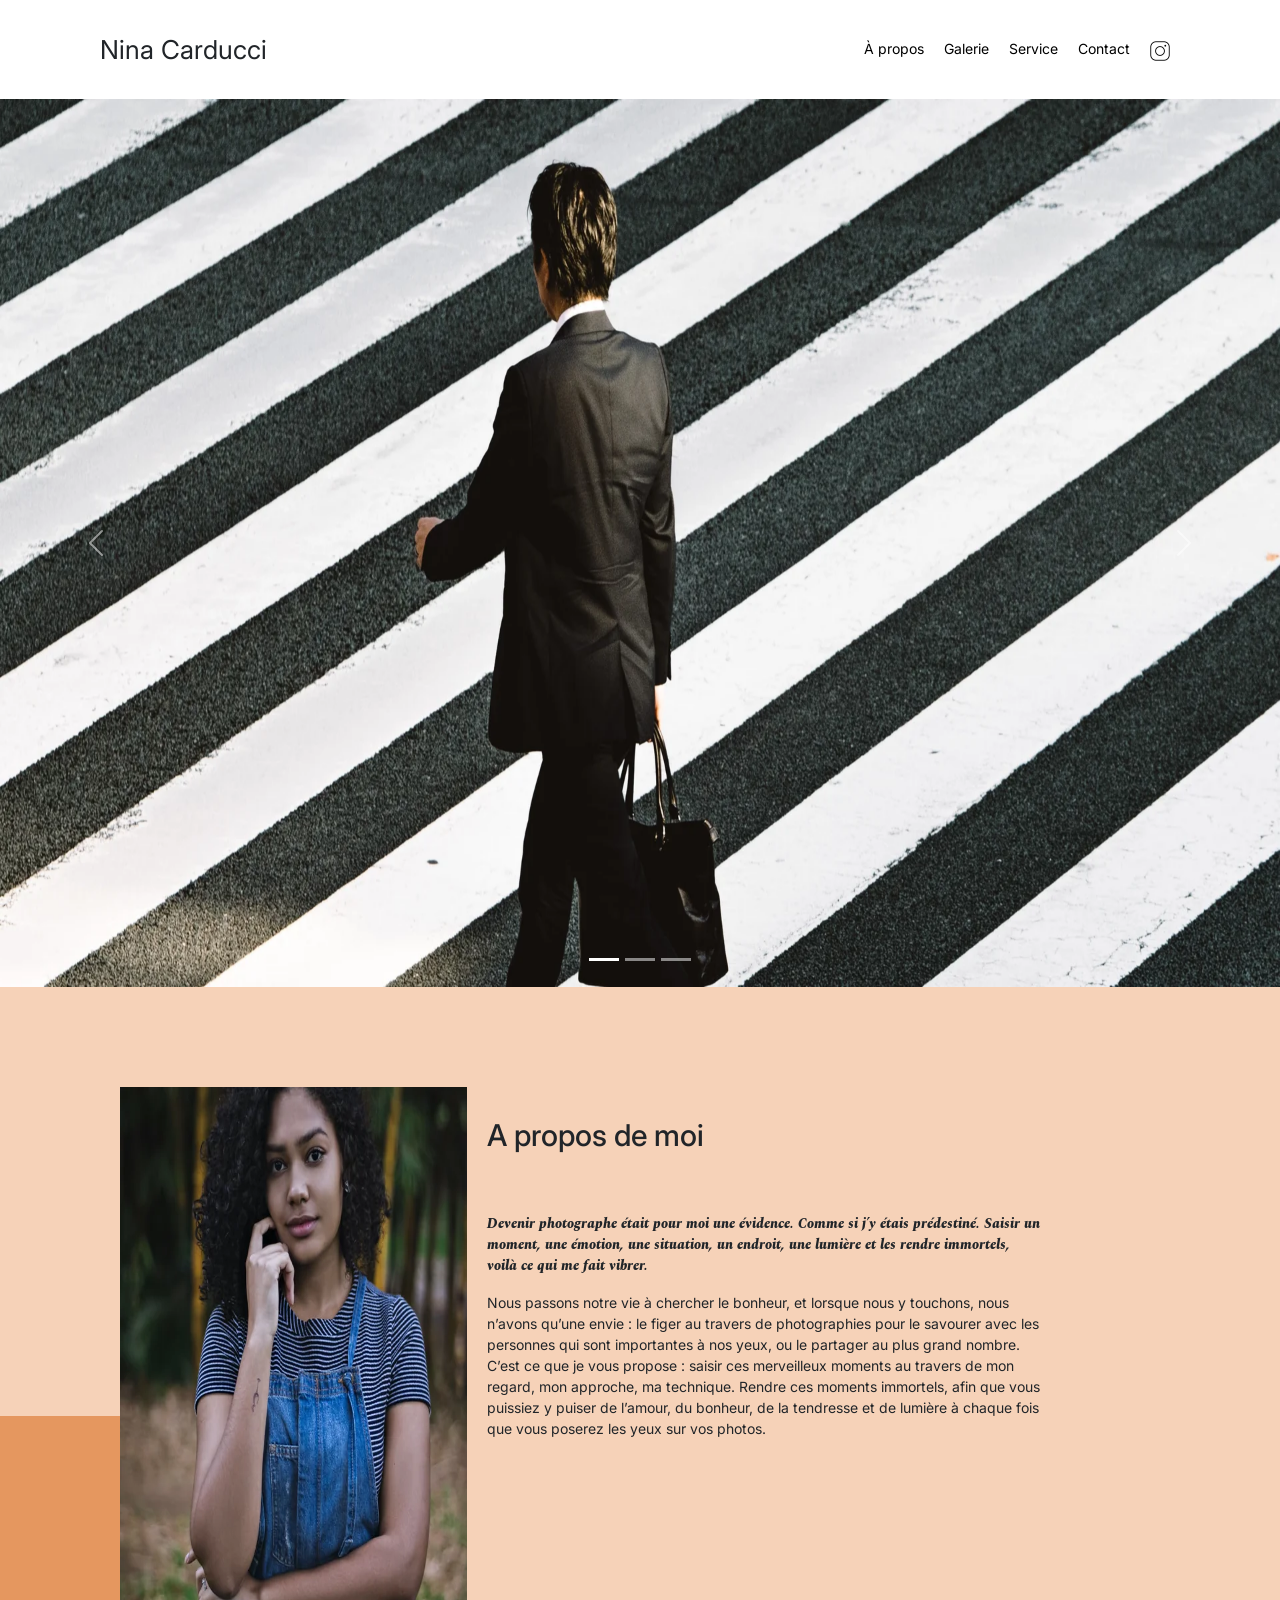
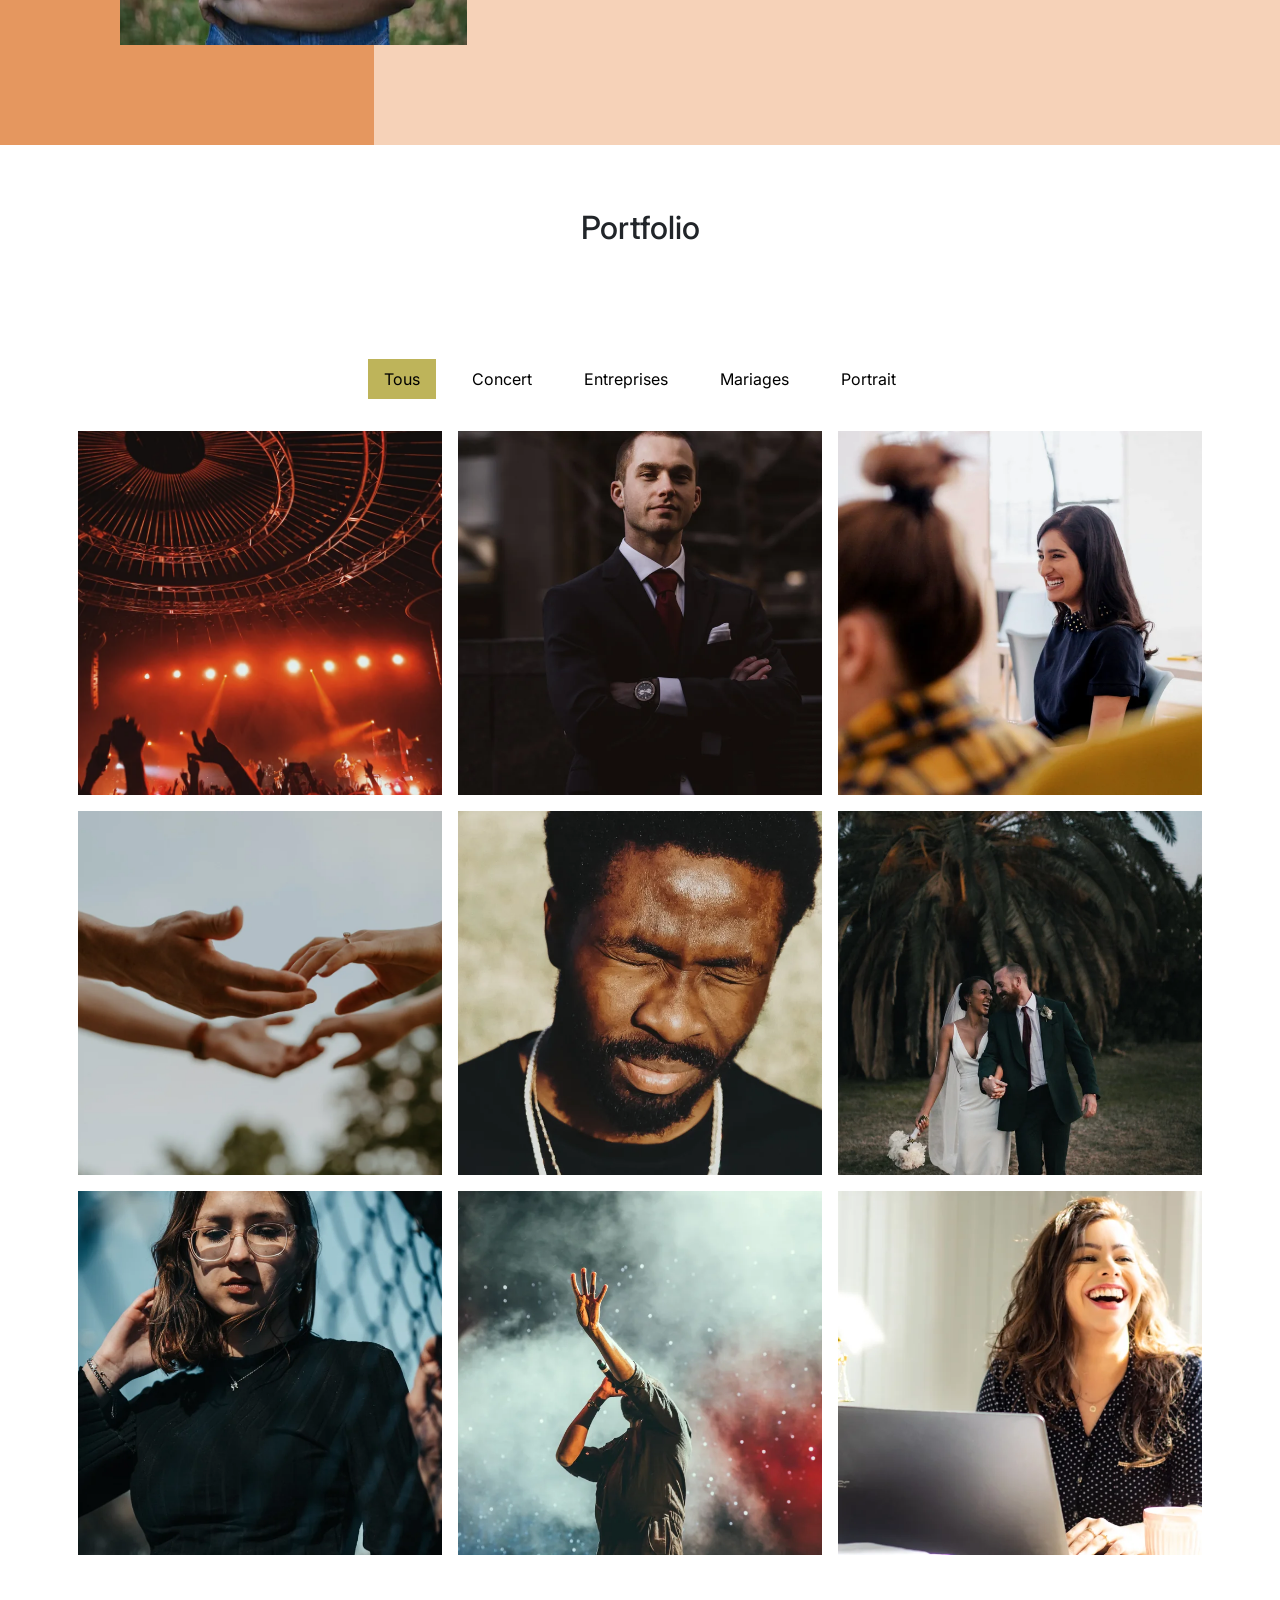
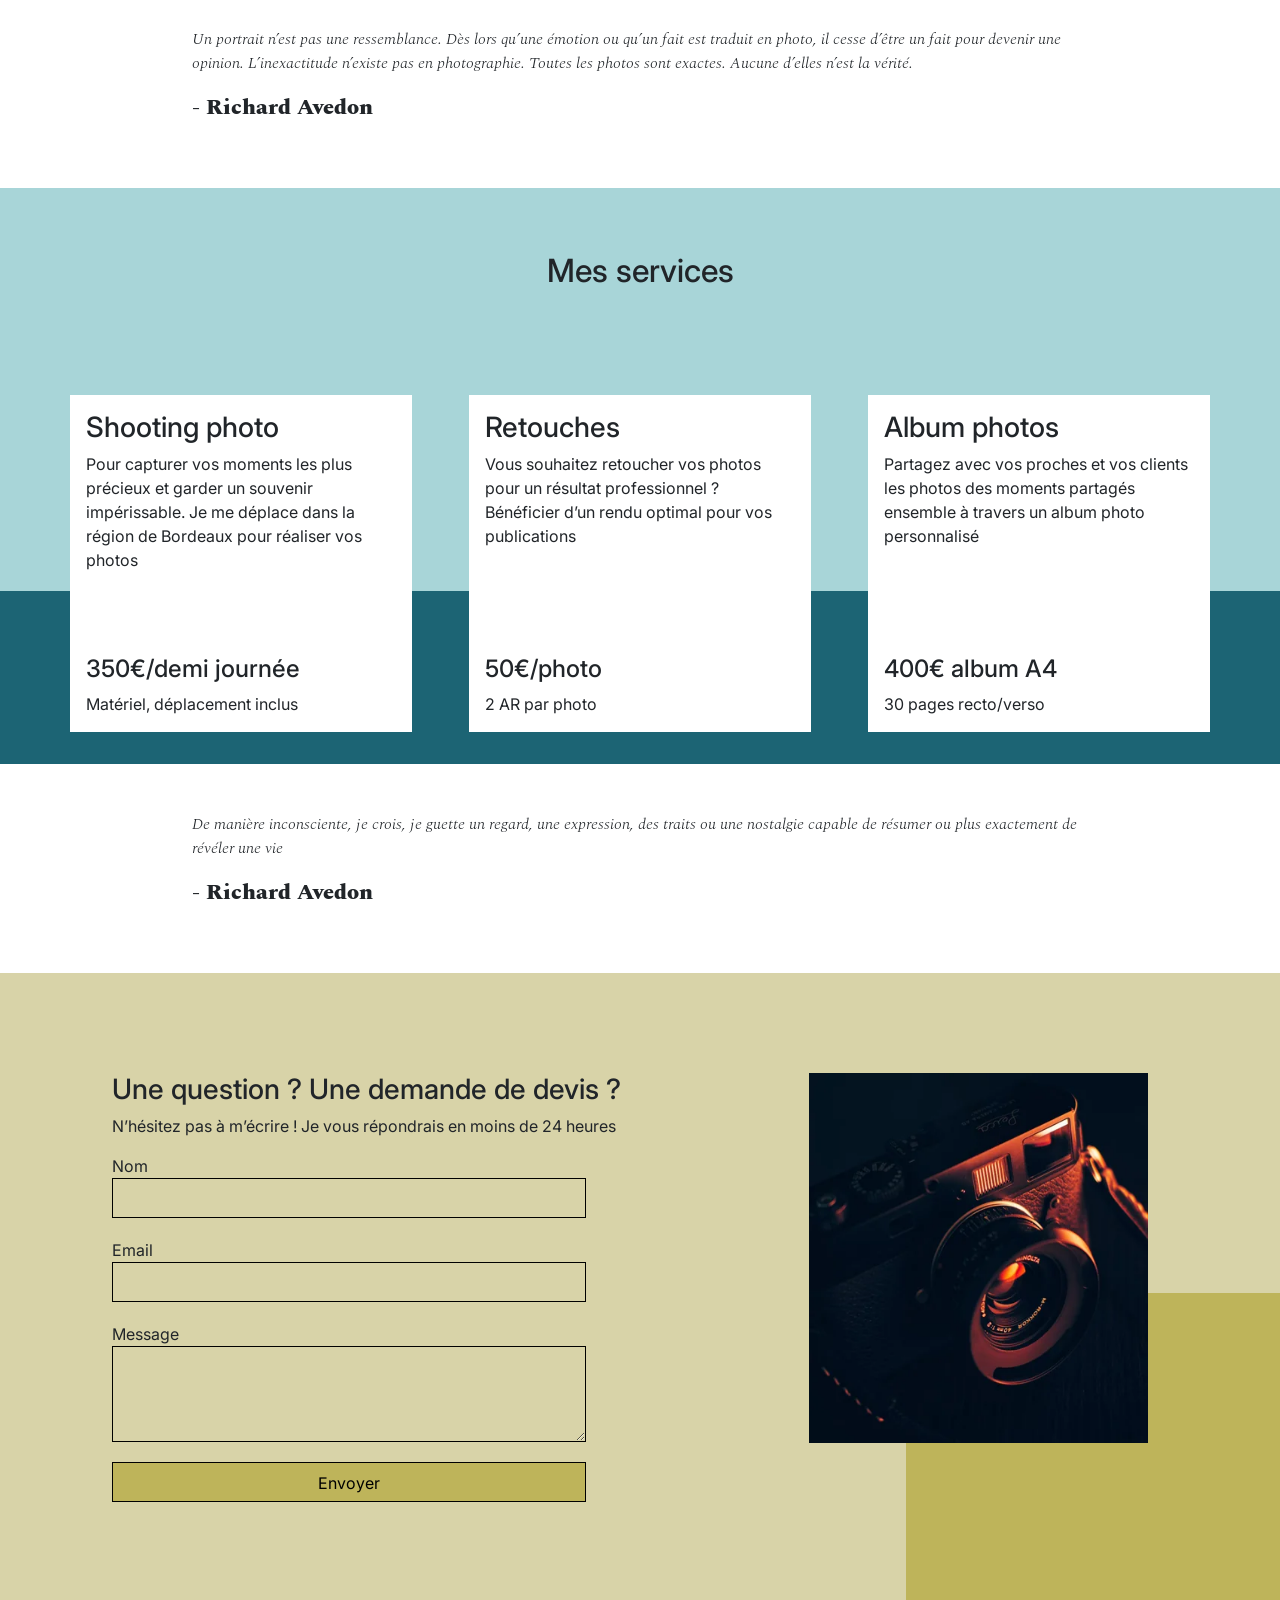
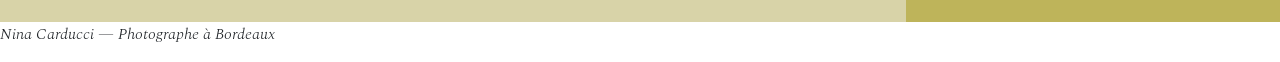
==== commit bb6ce3b2: "fix: restore nina.webp aspect ratio Correction des attributs width et height sur nina.webp (390x388 " ====
--- a/index.html
+++ b/index.html
@@ -219,8 +219,8 @@
           <img
             src="./assets/images/nina.webp"
             alt="Portrait de Nina Carducci, photographe"
-            width="390"
-            height="388"
+            width="560"
+            height="558"
           />
         </div>
         <div id="about-me">
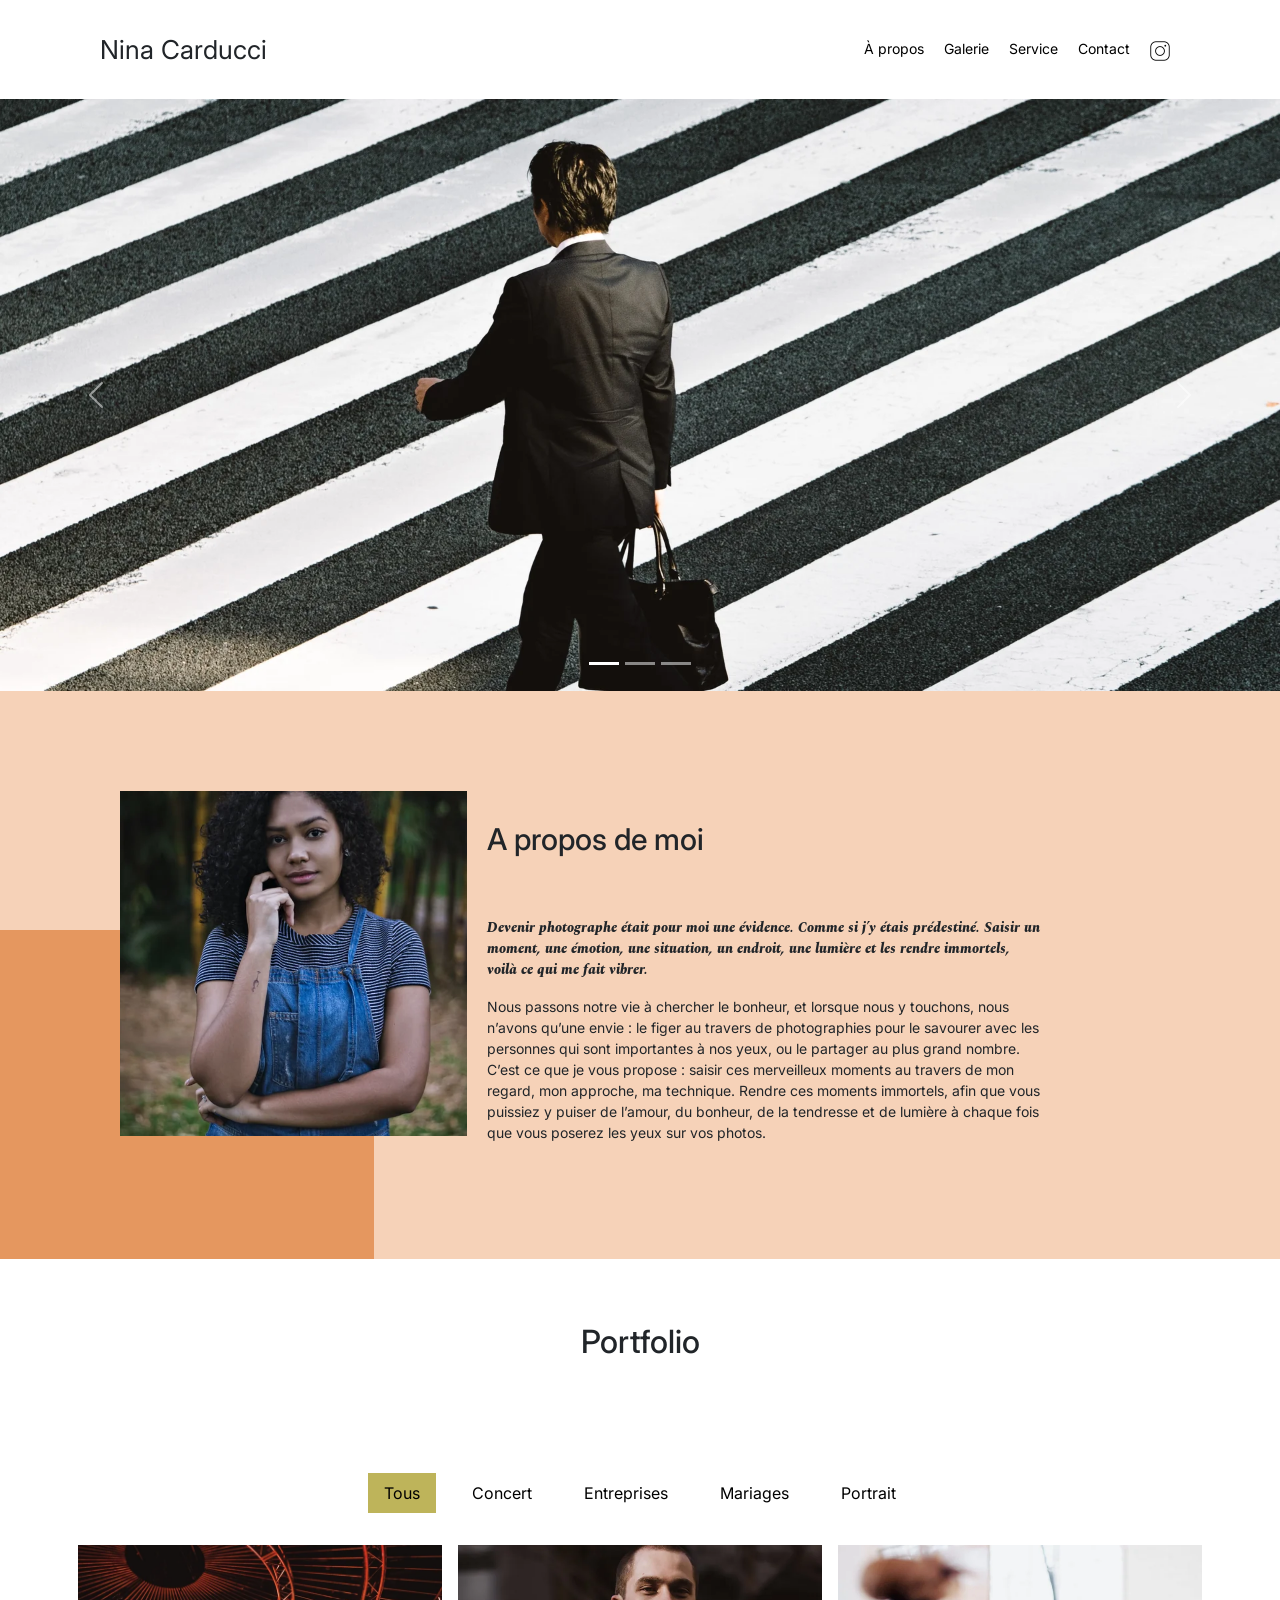
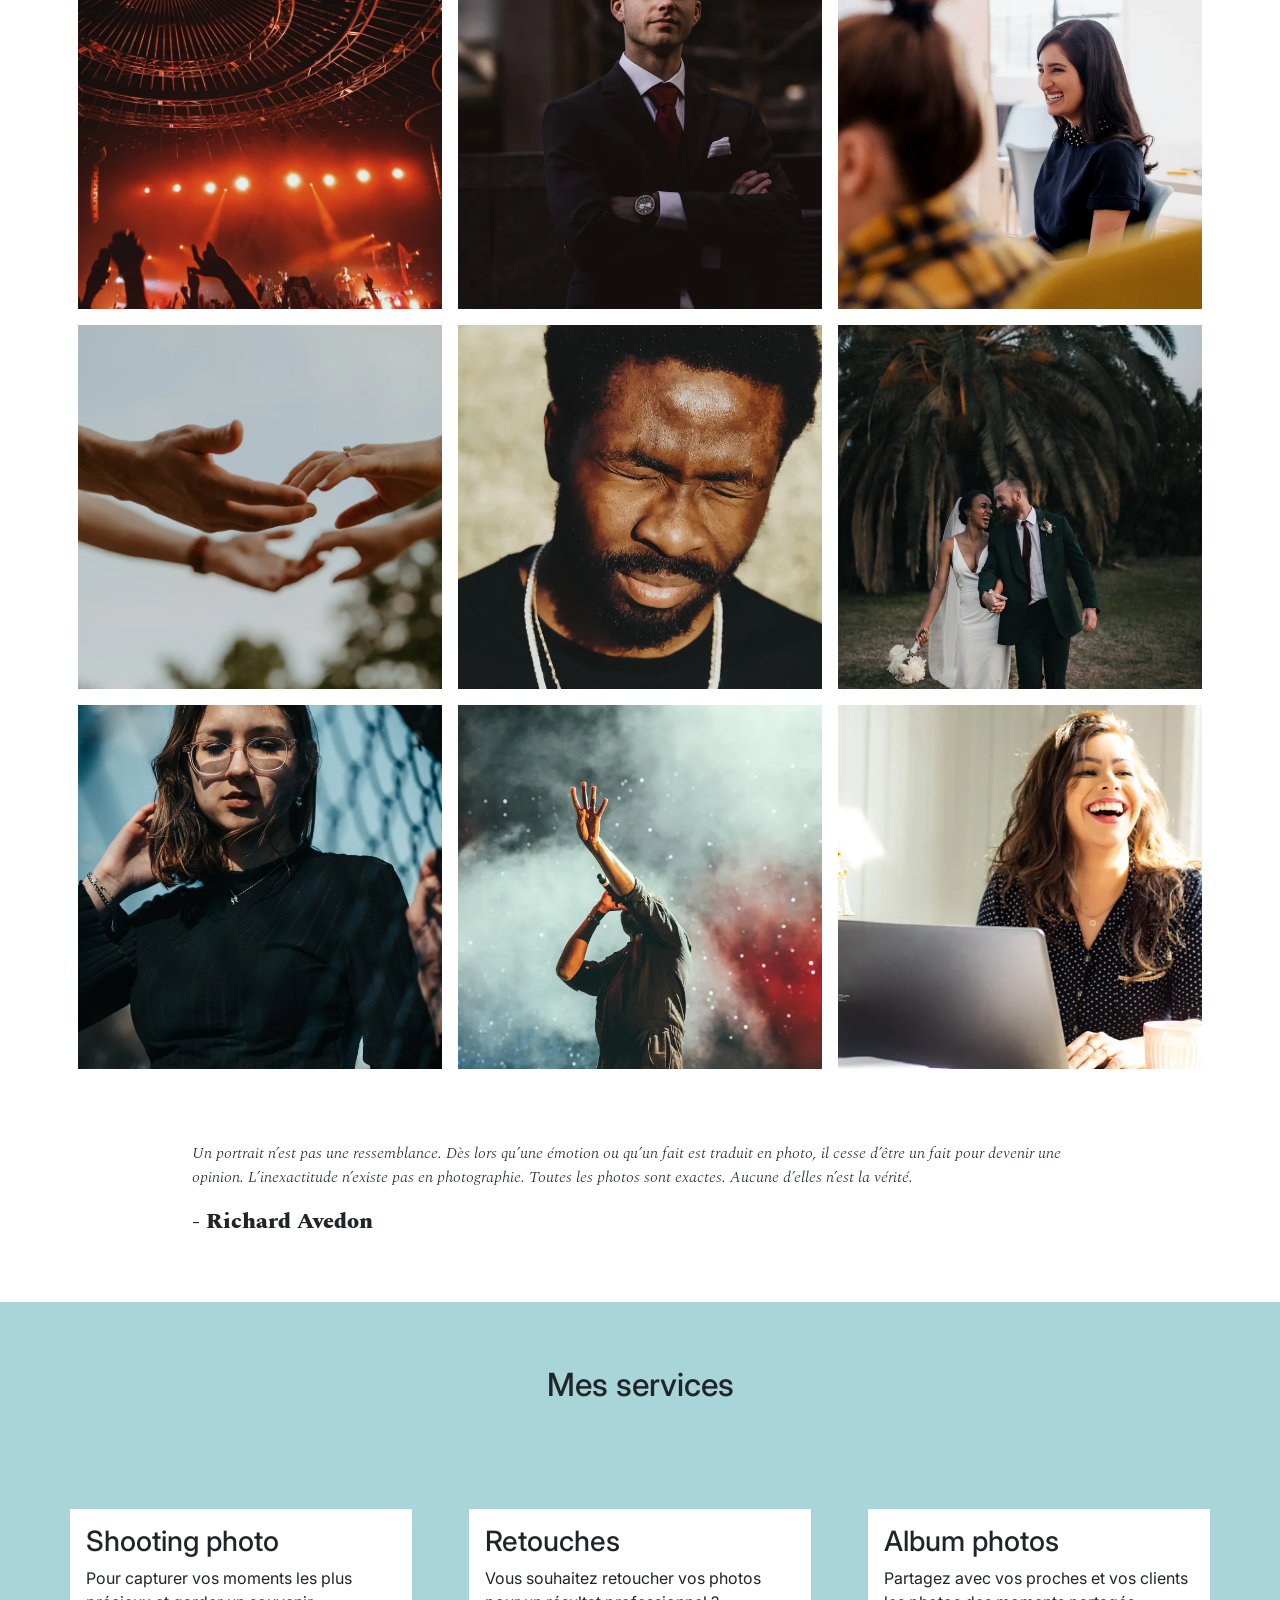
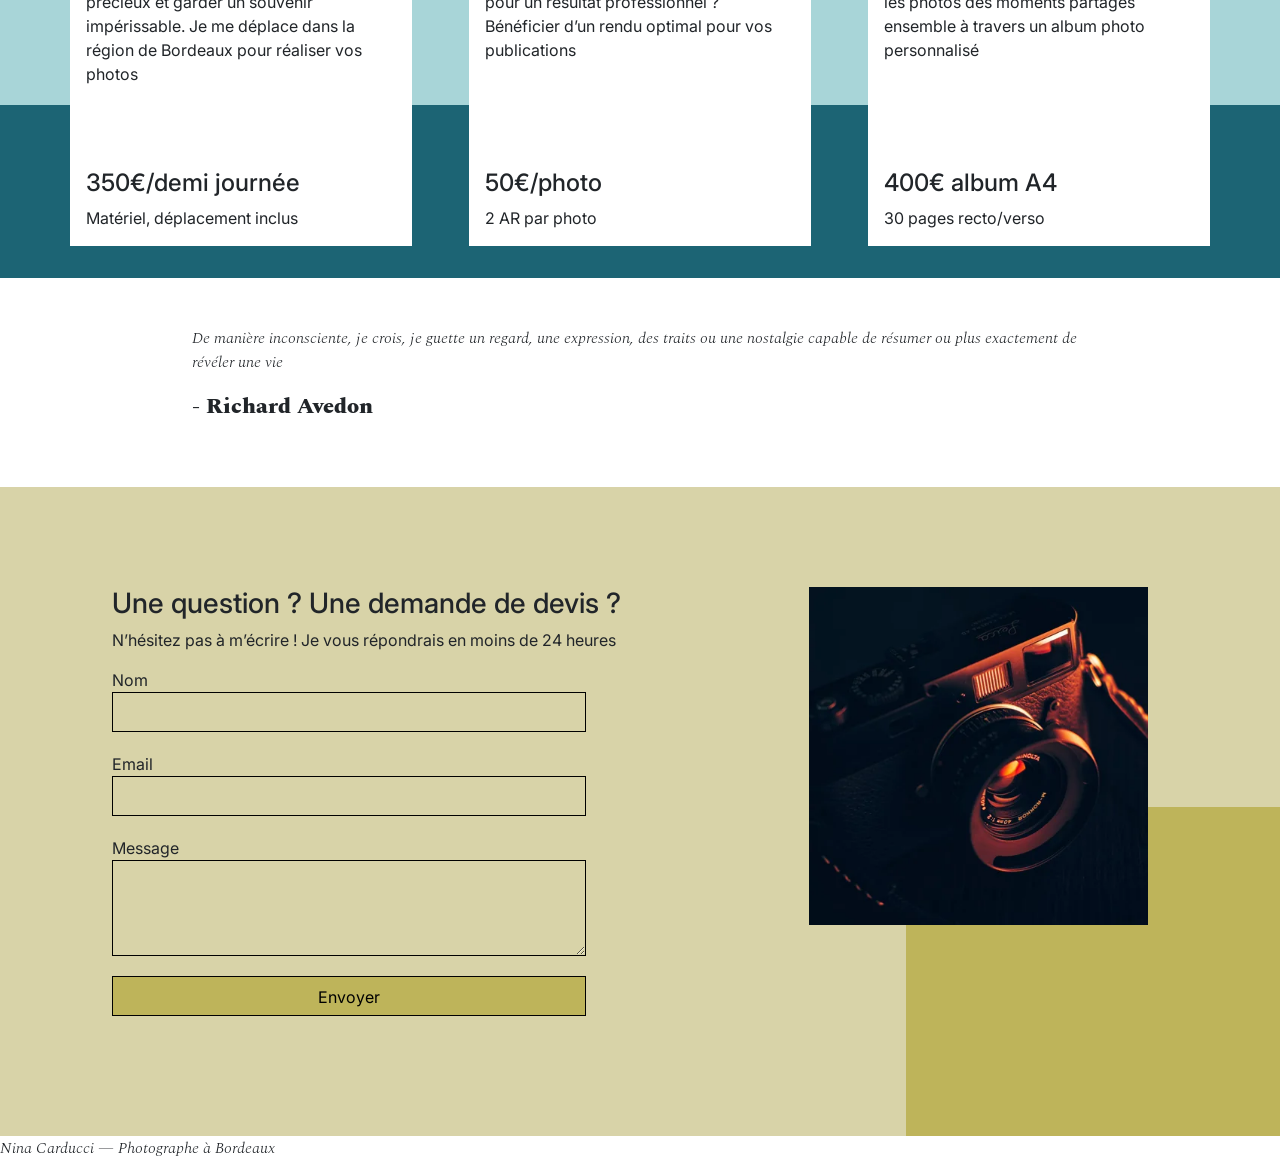
==== commit 1d6f0f03: "Add autocomplete to contact form Ajout de l'attribut autocomplete sur les champs Nom (name) et Email" ====
--- a/index.html
+++ b/index.html
@@ -397,9 +397,14 @@
             <!-- <form action="" method="post"> -->
             <form action="#" method="get">
               <label for="nom">Nom</label>
-              <input type="text" name="nom" id="nom" />
+              <input type="text" name="nom" id="nom" autocomplete="name" />
               <label for="email">Email</label>
-              <input type="email" name="email" id="email" />
+              <input
+                type="email"
+                name="email"
+                id="email"
+                autocomplete="email"
+              />
               <label for="message">Message</label>
               <textarea
                 name="message"
--- a/assets/style.css
+++ b/assets/style.css
@@ -6,6 +6,12 @@
 	font-family: 'Inter';
 	font-style: normal;
 }
+
+/* Garde les proportions des images qui ont des attributs width et height */
+img {
+	height: auto;
+}
+
 .top-header {
 	background-color: white;
 	position: sticky;
